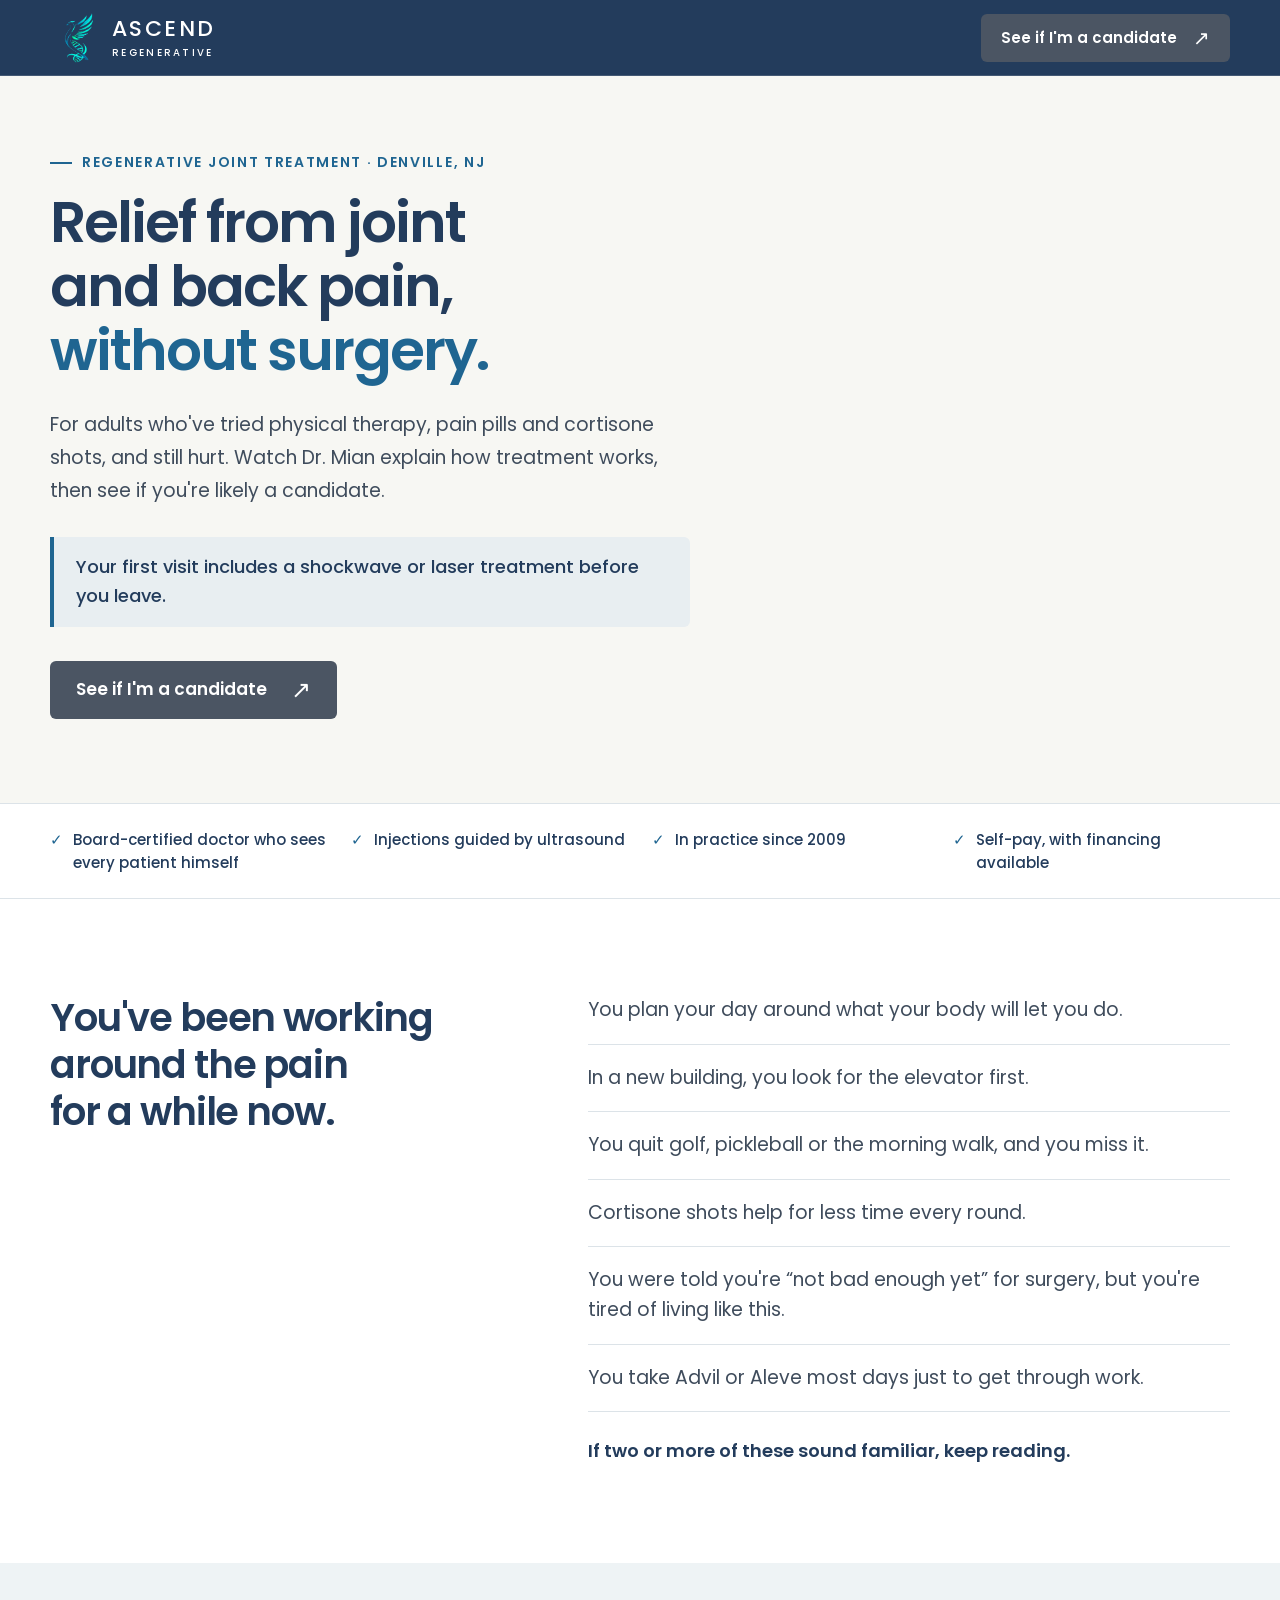
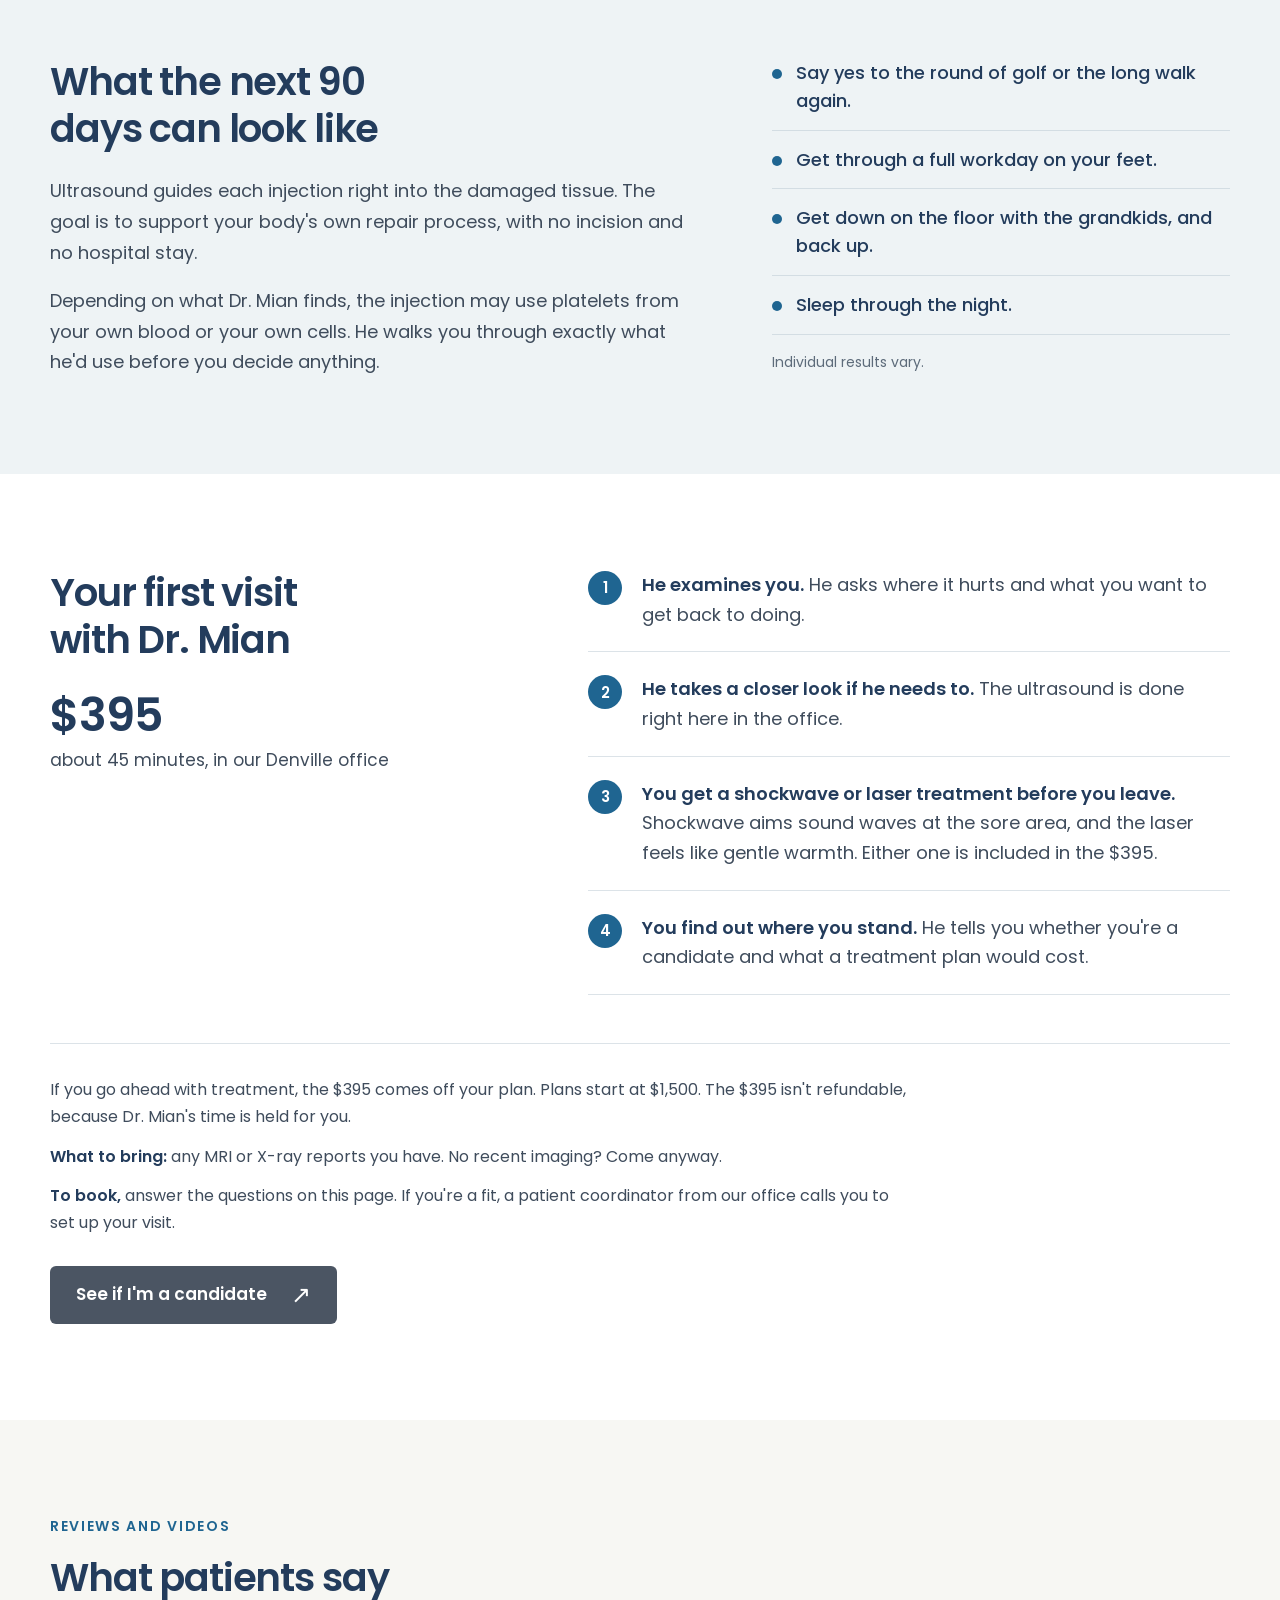
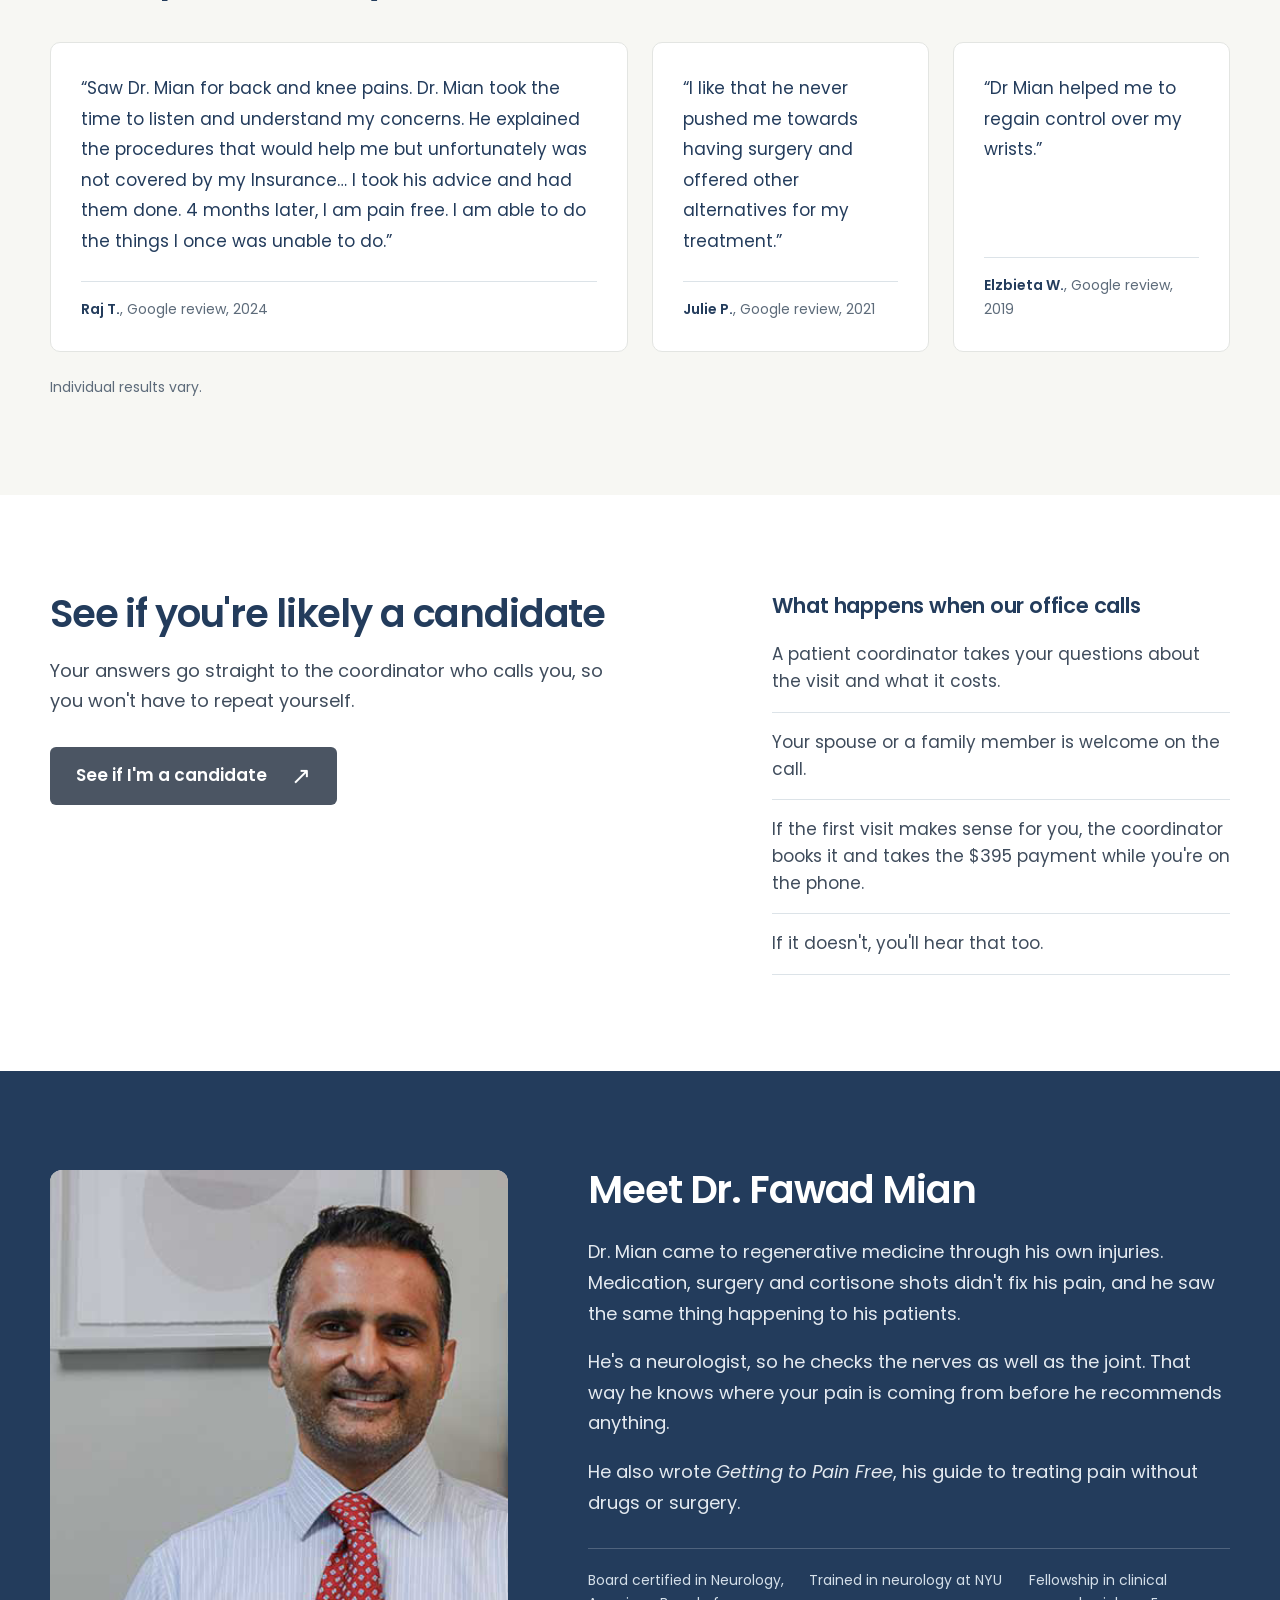
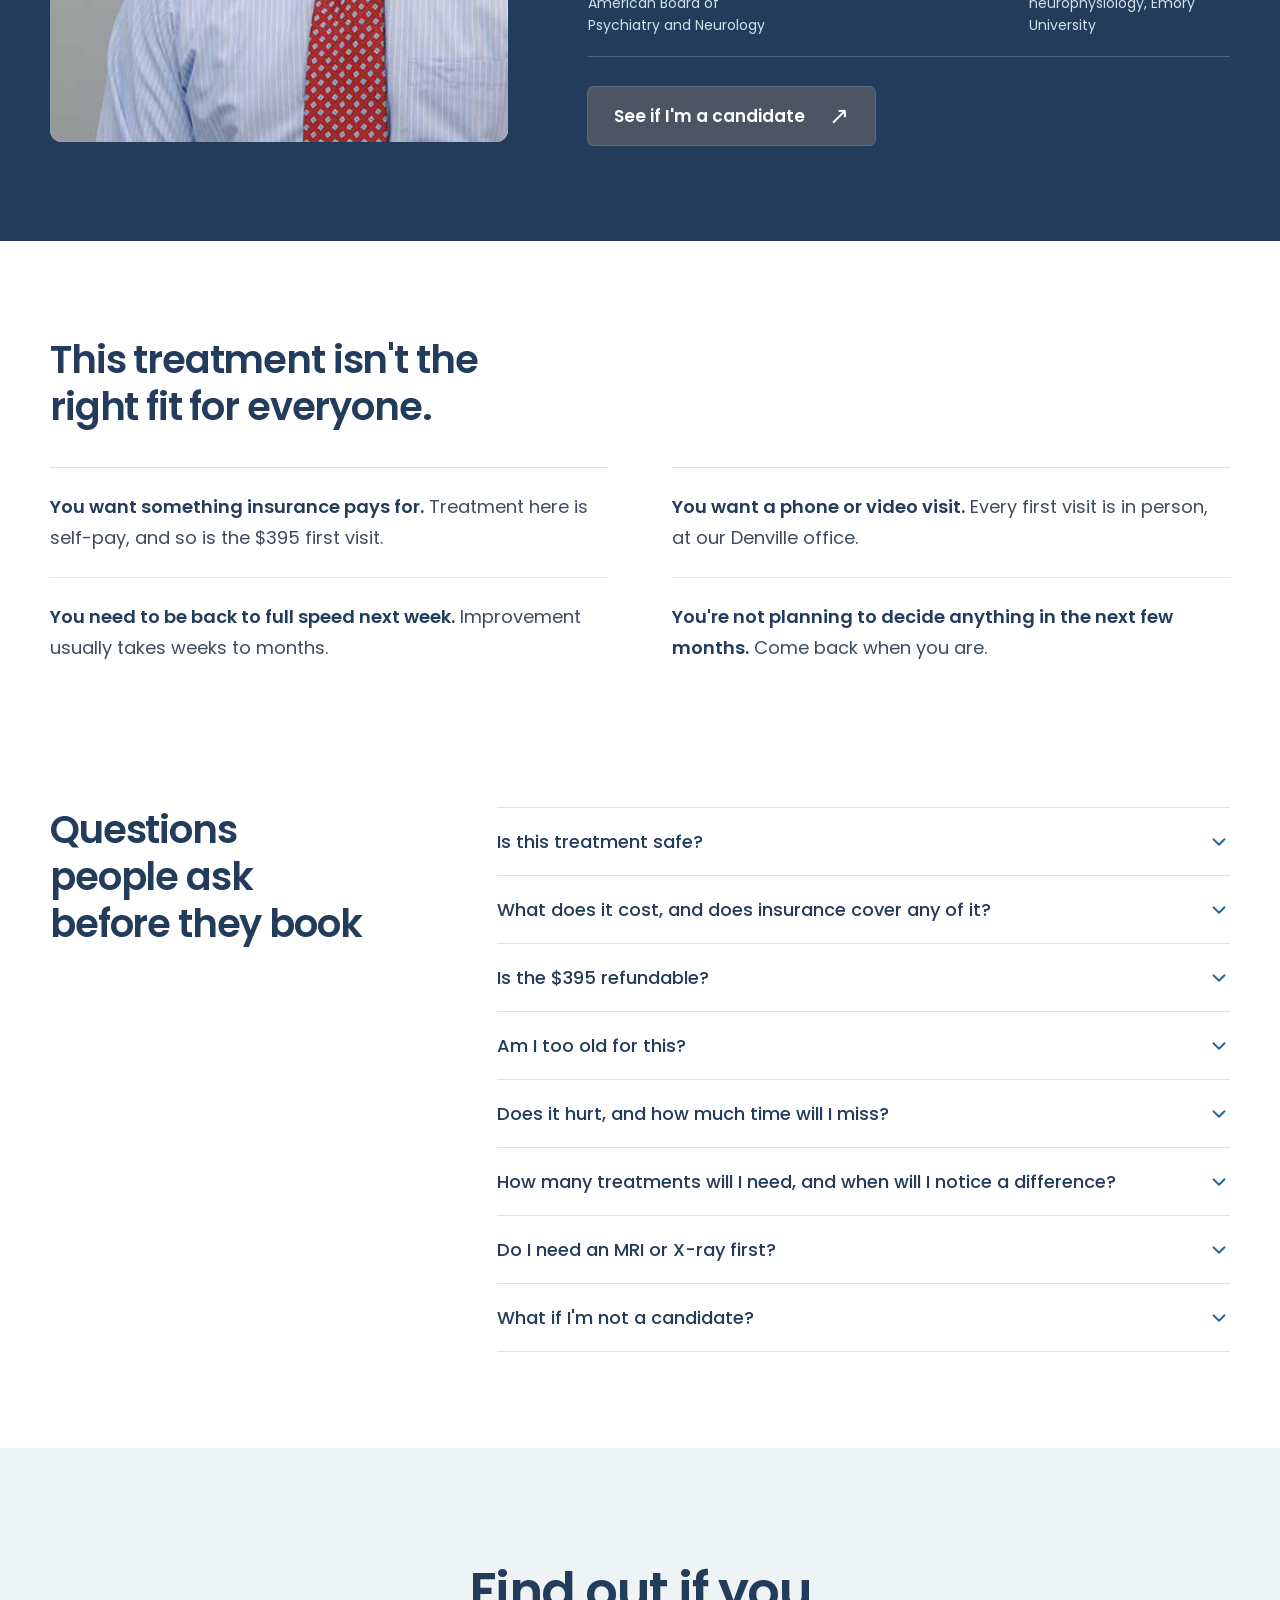
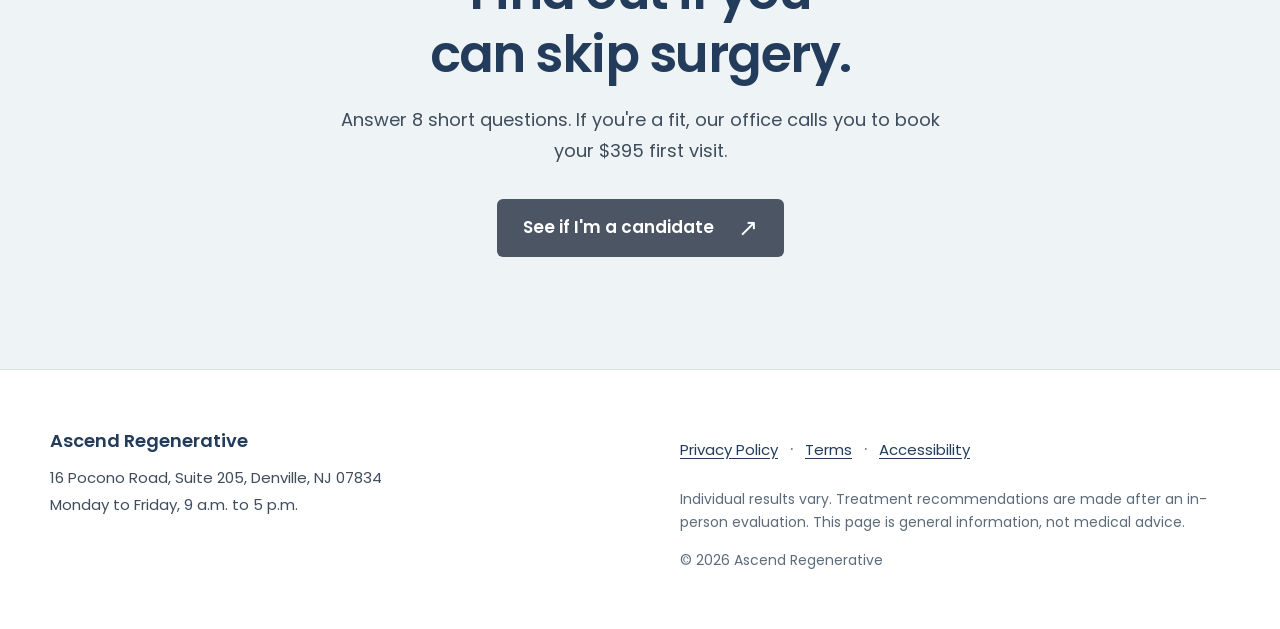
==== pages/index.html @ f9b0f7e2 "Use only the copy doc's text; remove illustrations" ====
<!doctype html>
<html lang="en">
<head>
  <meta charset="utf-8">
  <meta name="viewport" content="width=device-width, initial-scale=1">
  <meta name="theme-color" content="#233c5c">
  <title>Joint Pain Treatment Without Surgery | Ascend Regenerative, Denville NJ</title>
  <meta name="description" content="Joint and back pain treatment without surgery in Denville, NJ. Your $395 first visit with Dr. Fawad Mian includes a shockwave or laser treatment.">
  <meta name="robots" content="noindex, nofollow, noarchive, nosnippet, noimageindex">
  <meta name="googlebot" content="noindex, nofollow, noarchive, nosnippet, noimageindex">
  <meta name="bingbot" content="noindex, nofollow, noarchive, nosnippet, noimageindex">
  <link rel="preconnect" href="https://fonts.googleapis.com">
  <link rel="preconnect" href="https://fonts.gstatic.com" crossorigin>
  <link href="https://fonts.googleapis.com/css2?family=Poppins:wght@400;500;600&display=swap" rel="stylesheet">
  <link rel="stylesheet" href="styles.css">
  <script src="app.js" defer></script>
</head>
<body id="top">
<a class="skip-link" href="#main">Skip to content</a>
<header class="header">
  <div class="container header-inner">
    <a class="brand" href="#top" aria-label="Ascend Regenerative, back to top"><img src="assets/ascend-emblem.webp" width="590" height="580" alt=""><span class="brand-name">ASCEND<small>REGENERATIVE</small></span></a>
    <button class="button button-small" data-open-form>See if I'm a candidate <span aria-hidden="true">↗</span></button>
  </div>
</header>
<main id="main">
  <section class="hero" aria-labelledby="hero-title">
    <div class="container">
      <p class="eyebrow">Regenerative joint treatment · Denville, NJ</p>
      <h1 id="hero-title">Relief from joint and back pain, <span>without surgery.</span></h1>
      <p class="hero-lead">For adults who've tried physical therapy, pain pills and cortisone shots, and still hurt. Watch Dr. Mian explain how treatment works, then see if you're likely a candidate.</p>
      <p class="offer-line">Your first visit includes a shockwave or laser treatment before you leave.</p>
      <button class="button" data-open-form>See if I'm a candidate <span aria-hidden="true">↗</span></button>
    </div>
  </section>

  <section class="trust-strip" aria-label="About your care">
    <ul class="container trust-grid">
      <li>Board-certified doctor who sees every patient himself</li>
      <li>Injections guided by ultrasound</li>
      <li>In practice since 2009</li>
      <li>Self-pay, with financing available</li>
    </ul>
  </section>

  <section class="section problem" aria-labelledby="problem-title">
    <div class="container split">
      <h2 id="problem-title">You've been working around the pain for a while now.</h2>
      <div>
        <ul class="rows" id="problem-list">
          <li>You plan your day around what your body will let you do.</li>
          <li>In a new building, you look for the elevator first.</li>
          <li>You quit golf, pickleball or the morning walk, and you miss it.</li>
          <li>Cortisone shots help for less time every round.</li>
          <li>You were told you're “not bad enough yet” for surgery, but you're tired of living like this.</li>
          <li>You take Advil or Aleve most days just to get through work.</li>
        </ul>
        <p class="closing">If two or more of these sound familiar, keep reading.</p>
      </div>
    </div>
  </section>

  <section class="section approach" aria-labelledby="approach-title">
    <div class="container split-7-5">
      <div class="approach-copy">
        <h2 id="approach-title">What the next 90 days can look like</h2>
        <p>Ultrasound guides each injection right into <span id="tissue">the damaged tissue</span>. The goal is to support your body's own repair process, with no incision and no hospital stay.</p>
        <p>Depending on what Dr. Mian finds, the injection may use platelets from your own blood or your own cells. He walks you through exactly what he'd use before you decide anything.</p>
      </div>
      <div>
        <ul class="outcomes" id="outcomes">
          <li>Say yes to the round of golf or the long walk again.</li>
          <li>Get through a full workday on your feet.</li>
          <li>Get down on the floor with the grandkids, and back up.</li>
          <li>Sleep through the night.</li>
        </ul>
        <p class="fine-print">Individual results vary.</p>
      </div>
    </div>
  </section>

  <section class="section visit" id="first-visit" aria-labelledby="visit-title">
    <div class="container">
      <div class="visit-grid">
        <div>
          <h2 id="visit-title">Your first visit with Dr. Mian</h2>
          <p class="price-block"><span class="price">$395</span> <span class="price-note">about 45 minutes, in our Denville office</span></p>
        </div>
        <ol class="steps">
          <li><span class="step-num" aria-hidden="true">1</span><p><strong>He examines you.</strong> He asks where it hurts and what you want to get back to doing.</p></li>
          <li><span class="step-num" aria-hidden="true">2</span><p><strong>He takes a closer look if he needs to.</strong> The ultrasound is done right here in the office.</p></li>
          <li><span class="step-num" aria-hidden="true">3</span><p><strong>You get a shockwave or laser treatment before you leave.</strong> Shockwave aims sound waves at the sore area, and the laser feels like gentle warmth. Either one is included in the $395.</p></li>
          <li><span class="step-num" aria-hidden="true">4</span><p><strong>You find out where you stand.</strong> He tells you whether you're a candidate and what a treatment plan would cost.</p></li>
        </ol>
      </div>
      <div class="visit-terms">
        <p>If you go ahead with treatment, the $395 comes off your plan. Plans start at $1,500. The $395 isn't refundable, because Dr. Mian's time is held for you.</p>
        <p><strong>What to bring:</strong> any MRI or X-ray reports you have. No recent imaging? Come anyway.</p>
        <p><strong>To book,</strong> answer the questions on this page. If you're a fit, a patient coordinator from our office calls you to set up your visit.</p>
        <button class="button" data-open-form>See if I'm a candidate <span aria-hidden="true">↗</span></button>
      </div>
    </div>
  </section>

  <section class="section reviews" aria-labelledby="reviews-title">
    <div class="container">
      <p class="eyebrow">Reviews and videos</p>
      <h2 id="reviews-title">What patients say</h2>
      <div class="review-grid">
        <figure class="review review-featured">
          <blockquote>“Saw Dr. Mian for back and knee pains. Dr. Mian took the time to listen and understand my concerns. He explained the procedures that would help me but unfortunately was not covered by my Insurance… I took his advice and had them done. 4 months later, I am pain free. I am able to do the things I once was unable to do.”</blockquote>
          <figcaption><strong>Raj T.</strong>, Google review, 2024</figcaption>
        </figure>
        <figure class="review">
          <blockquote>“I like that he never pushed me towards having surgery and offered other alternatives for my treatment.”</blockquote>
          <figcaption><strong>Julie P.</strong>, Google review, 2021</figcaption>
        </figure>
        <figure class="review">
          <blockquote>“Dr Mian helped me to regain control over my wrists.”</blockquote>
          <figcaption><strong>Elzbieta W.</strong>, Google review, 2019</figcaption>
        </figure>
      </div>
      <p class="fine-print">Individual results vary.</p>
    </div>
  </section>

  <section class="section check" id="check" aria-labelledby="check-title">
    <div class="container split-7-5">
      <div class="check-copy">
        <h2 id="check-title">See if you're likely a candidate</h2>
        <p>Your answers go straight to the coordinator who calls you, so you won't have to repeat yourself.</p>
        <button class="button" data-open-form>See if I'm a candidate <span aria-hidden="true">↗</span></button>
      </div>
      <div class="call-process">
        <h3>What happens when our office calls</h3>
        <ul class="rows">
          <li>A patient coordinator takes your questions about the visit and what it costs.</li>
          <li>Your spouse or a family member is welcome on the call.</li>
          <li>If the first visit makes sense for you, the coordinator books it and takes the $395 payment while you're on the phone.</li>
          <li>If it doesn't, you'll hear that too.</li>
        </ul>
      </div>
    </div>
  </section>

  <section class="section doctor" aria-labelledby="doctor-title">
    <div class="container doctor-grid">
      <figure class="doctor-photo"><img src="assets/doctor.webp" width="780" height="520" loading="lazy" alt="Dr. Fawad Mian"></figure>
      <div class="doctor-copy">
        <h2 id="doctor-title">Meet Dr. Fawad Mian</h2>
        <p>Dr. Mian came to regenerative medicine through his own injuries. Medication, surgery and cortisone shots didn't fix his pain, and he saw the same thing happening to his patients.</p>
        <p>He's a neurologist, so he checks the nerves as well as the joint. That way he knows where your pain is coming from before he recommends anything.</p>
        <p>He also wrote <em>Getting to Pain Free</em>, his guide to treating pain without drugs or surgery.</p>
        <ul class="credentials">
          <li>Board certified in Neurology, American Board of Psychiatry and Neurology</li>
          <li>Trained in neurology at NYU</li>
          <li>Fellowship in clinical neurophysiology, Emory University</li>
        </ul>
        <button class="button" data-open-form>See if I'm a candidate <span aria-hidden="true">↗</span></button>
      </div>
    </div>
  </section>

  <section class="section fit" aria-labelledby="fit-title">
    <div class="container">
      <h2 id="fit-title">This treatment isn't the right fit for everyone.</h2>
      <div class="fit-grid">
        <p><strong>You want something insurance pays for.</strong> Treatment here is self-pay, and so is the $395 first visit.</p>
        <p><strong>You want a phone or video visit.</strong> Every first visit is in person, at our Denville office.</p>
        <p><strong>You need to be back to full speed next week.</strong> Improvement usually takes weeks to months.</p>
        <p><strong>You're not planning to decide anything in the next few months.</strong> Come back when you are.</p>
      </div>
    </div>
  </section>

  <section class="section faq" aria-labelledby="faq-title">
    <div class="container faq-grid">
      <h2 id="faq-title">Questions people ask before they book</h2>
      <div class="faq-items">
        <details><summary>Is this treatment safe?<svg class="chevron" viewBox="0 0 24 24" aria-hidden="true"><path d="m6 9 6 6 6-6"/></svg></summary><div class="faq-answer"><p>PRP (platelet-rich plasma) uses your own blood, and cellular therapy uses your own cells, never a donor's. Treatment isn't a fit right now if you have active cancer, are in chemotherapy or have an active infection. Dr. Mian goes over the risks with you at your first visit.</p></div></details>
        <details><summary>What does it cost, and does insurance cover any of it?<svg class="chevron" viewBox="0 0 24 24" aria-hidden="true"><path d="m6 9 6 6 6-6"/></svg></summary><div class="faq-answer"><p>Treatment is self-pay. Insurance and Medicare don't cover it or the $395 first visit. Plans start at $1,500, and you'll know the price of yours before you commit to anything. Financing is available, and our office can walk you through it.</p></div></details>
        <details><summary>Is the $395 refundable?<svg class="chevron" viewBox="0 0 24 24" aria-hidden="true"><path d="m6 9 6 6 6-6"/></svg></summary><div class="faq-answer"><p>No. It holds Dr. Mian's time for you, and it pays for the shockwave or laser treatment you get that day. If you go ahead with a treatment plan, the full $395 comes off it.</p></div></details>
        <details><summary>Am I too old for this?<svg class="chevron" viewBox="0 0 24 24" aria-hidden="true"><path d="m6 9 6 6 6-6"/></svg></summary><div class="faq-answer"><p>There's no upper age limit. Dr. Mian treats patients into their 90s.</p></div></details>
        <details><summary>Does it hurt, and how much time will I miss?<svg class="chevron" viewBox="0 0 24 24" aria-hidden="true"><path d="m6 9 6 6 6-6"/></svg></summary><div class="faq-answer"><p>The laser is painless, and you can go straight back to your day. After cellular therapy, plan on taking it easy for a day or two. Dr. Mian tells you what to expect from the treatment he recommends.</p></div></details>
        <details><summary>How many treatments will I need, and when will I notice a difference?<svg class="chevron" viewBox="0 0 24 24" aria-hidden="true"><path d="m6 9 6 6 6-6"/></svg></summary><div class="faq-answer"><p>It depends on the joint and the treatment. PRP usually takes one to three sessions, and many patients notice a difference within one to two months. Dr. Mian tells you what's realistic once he's examined you.</p></div></details>
        <details><summary>Do I need an MRI or X-ray first?<svg class="chevron" viewBox="0 0 24 24" aria-hidden="true"><path d="m6 9 6 6 6-6"/></svg></summary><div class="faq-answer"><p>No. Dr. Mian can do an ultrasound in the office. If you need an MRI, he'll tell you, and it's done at a local imaging center and billed separately.</p></div></details>
        <details><summary>What if I'm not a candidate?<svg class="chevron" viewBox="0 0 24 24" aria-hidden="true"><path d="m6 9 6 6 6-6"/></svg></summary><div class="faq-answer"><p>Dr. Mian will tell you at your first visit and explain what he'd suggest instead. You still leave with the shockwave or laser treatment you had that day.</p></div></details>
      </div>
    </div>
  </section>

  <section class="final-cta" aria-labelledby="final-title">
    <div class="container">
      <h2 id="final-title">Find out if you can skip surgery.</h2>
      <p>Answer 8 short questions. If you're a fit, our office calls you to book your $395 first visit.</p>
      <button class="button" data-open-form>See if I'm a candidate <span aria-hidden="true">↗</span></button>
    </div>
  </section>
</main>
<footer>
  <div class="container footer-grid">
    <div>
      <p class="footer-name">Ascend Regenerative</p>
      <address>16 Pocono Road, Suite 205, Denville, NJ 07834<br>Monday to Friday, 9 a.m. to 5 p.m.</address>
    </div>
    <div class="footer-legal">
      <p class="legal-links"><a href="https://prolohealing.com/privacy-policy/" target="_blank" rel="noopener">Privacy Policy</a><span aria-hidden="true">·</span><a href="#">Terms</a><span aria-hidden="true">·</span><a href="#">Accessibility</a></p>
      <p>Individual results vary. Treatment recommendations are made after an in-person evaluation. This page is general information, not medical advice.</p>
      <p>© 2026 Ascend Regenerative</p>
    </div>
  </div>
</footer>
<div class="mobile-cta"><button class="button" data-open-form>See if I'm a candidate <span aria-hidden="true">↗</span></button></div>
<dialog id="form-modal" aria-labelledby="form-title"><div class="modal-heading"><h2 id="form-title">See if you're likely a candidate</h2><button class="close-modal" aria-label="Close" data-close-modal>×</button></div><div class="form-scroll"><p class="form-loading" role="status">This is a review copy, so the lead form is switched off and nothing here creates a lead. On the live page, the form opens in this window.</p></div></dialog>
</body>
</html>
---- pages/styles.css ----
:root{--navy:#233c5c;--blue:#1f6591;--action:#4b5563;--action-hover:#374151;--text:#3f4c5c;--muted:#5d6b7a;--line:#dce3e8;--cream:#f7f7f3;--tint:#eef3f5;--white:#fff;font-family:'Poppins',Arial,sans-serif;color:var(--text);font-synthesis:none}
*{box-sizing:border-box}
html{scroll-behavior:smooth;scroll-padding-top:96px}
body{margin:0;font-size:18px;line-height:1.7;background:var(--white)}
body.modal-open{overflow:hidden}
button{font:inherit;cursor:pointer}
a{color:inherit}
button:focus-visible,a:focus-visible,summary:focus-visible{outline:3px solid #bf801b;outline-offset:4px}
img{display:block;max-width:100%}
figure,p,h1,h2,h3,blockquote,ul,ol{margin:0}
ul,ol{padding:0;list-style:none}
p+p{margin-top:18px}
h1,h2,h3{color:var(--navy);font-weight:600;text-wrap:balance}
h1{font-size:clamp(42px,4.4vw,60px);line-height:1.14;letter-spacing:-.035em;max-width:11em}
h1 span{color:var(--blue)}
h2{font-size:clamp(32px,3vw,42px);line-height:1.22;letter-spacing:-.03em}
h3{font-size:21px;line-height:1.45;letter-spacing:-.01em}
.container{width:min(1180px,calc(100% - 64px));margin-inline:auto}
.section{padding:96px 0}
.eyebrow{font-size:14px;letter-spacing:.12em;text-transform:uppercase;font-weight:600;color:var(--blue);line-height:1.5;margin-bottom:18px}
.fine-print{font-size:14px;line-height:1.6;color:var(--muted)}
.skip-link{position:fixed;top:-60px;left:20px;z-index:100;background:#fff;padding:12px}
.skip-link:focus{top:10px}

/* Buttons: every one reads "See if I'm a candidate" and opens the form */
.button{border:0;border-radius:6px;background:var(--action);color:#fff;display:inline-flex;align-items:center;justify-content:center;gap:24px;min-height:58px;padding:15px 26px;font-size:17px;font-weight:600;line-height:1.4;text-decoration:none;transition:background .18s,transform .18s}
.button:hover{background:var(--action-hover);transform:translateY(-1px)}
.button>span{font-size:24px;font-weight:400;line-height:1}
.button-small{min-height:48px;font-size:15px;padding:10px 20px;gap:16px}
.button-small>span{font-size:20px}

/* 1. Header */
.header{height:76px;background:var(--navy);position:sticky;top:0;z-index:40;border-bottom:1px solid #ffffff26}
.header-inner{height:100%;display:flex;align-items:center;justify-content:space-between;gap:24px}
.brand{display:flex;align-items:center;gap:10px;text-decoration:none}
.brand img{width:52px;height:52px;object-fit:contain}
.brand-name{font-size:22px;letter-spacing:.11em;color:#fff;line-height:1.1;font-weight:500}
.brand-name small{display:block;font-size:10px;letter-spacing:.23em;margin-top:6px}

/* 2. Hero */
.hero{background:var(--cream);padding:76px 0 84px}
.hero .eyebrow{display:flex;align-items:center;gap:10px}
.hero .eyebrow::before{content:"";width:22px;height:2px;background:var(--blue);flex:none}
.hero-lead{font-size:19px;line-height:1.75;max-width:640px;margin-top:24px}
.offer-line{margin:30px 0 34px;max-width:640px;background:#e8eef1;border-left:4px solid var(--blue);border-radius:0 6px 6px 0;padding:16px 22px;font-size:18px;font-weight:500;line-height:1.6;color:var(--navy)}

/* 3. Trust strip */
.trust-strip{border-block:1px solid var(--line)}
.trust-grid{display:grid;grid-template-columns:repeat(4,1fr);gap:24px;padding-block:24px}
.trust-grid li{display:flex;gap:10px;font-size:15px;font-weight:500;line-height:1.55;color:var(--navy)}
.trust-grid li::before{content:"✓";color:var(--blue);font-weight:600;flex:none}

/* 4. Problem, and the rows used in section 8 */
.split{display:grid;grid-template-columns:5fr 7fr;gap:80px;align-items:start}
.split-7-5{display:grid;grid-template-columns:7fr 5fr;gap:80px;align-items:start}
.rows li{padding:18px 0;border-bottom:1px solid var(--line);font-size:19px;line-height:1.6}
.rows li:first-child{padding-top:0}
.closing{margin-top:24px;font-size:18px;font-weight:600;color:var(--navy)}

/* 5. The next 90 days */
.approach{background:var(--tint)}
.approach-copy h2{margin-bottom:24px}
.outcomes li{display:flex;gap:14px;padding:15px 0;border-bottom:1px solid #d3dde3;font-size:18px;font-weight:500;line-height:1.55;color:var(--navy)}
.outcomes li:first-child{padding-top:0}
.outcomes li::before{content:"";flex:none;width:10px;height:10px;border-radius:50%;background:var(--blue);margin-top:10px}
.approach .fine-print{margin-top:16px}

/* 6. First visit */
.visit-grid{display:grid;grid-template-columns:5fr 7fr;gap:80px;align-items:start}
.price-block{margin-top:28px;display:flex;align-items:baseline;gap:8px 16px;flex-wrap:wrap}
.price{font-size:46px;font-weight:600;line-height:1;letter-spacing:-.02em;color:var(--navy);font-variant-numeric:tabular-nums}
.price-note{font-size:17px}
.steps li{display:flex;gap:20px;padding:22px 0;border-bottom:1px solid var(--line)}
.steps li:first-child{padding-top:0}
.step-num{flex:none;width:34px;height:34px;border-radius:50%;background:var(--blue);color:#fff;display:grid;place-items:center;font-size:15px;font-weight:600;line-height:1;margin-top:1px}
.steps p{font-size:18px;line-height:1.65}
.steps strong,.visit-terms strong,.fit-grid strong{color:var(--navy);font-weight:600}
.visit-terms{margin-top:48px;padding-top:32px;border-top:1px solid var(--line)}
.visit-terms p{font-size:16px;max-width:860px}
.visit-terms p+p{margin-top:12px}
.visit-terms .button{margin-top:30px}

/* 7. Reviews */
.reviews{background:var(--cream)}
.reviews h2{margin-bottom:40px}
.review-grid{display:grid;grid-template-columns:repeat(4,1fr);gap:24px}
.review{background:#fff;border:1px solid #e3e5e2;border-radius:10px;padding:30px;display:flex;flex-direction:column;justify-content:space-between;gap:24px}
.review-featured{grid-column:span 2}
.review blockquote{font-size:17px;line-height:1.8;color:var(--navy)}
.review figcaption{border-top:1px solid var(--line);padding-top:16px;font-size:14px;color:var(--muted)}
.review figcaption strong{color:var(--navy);font-weight:600}
.reviews .fine-print{margin-top:24px}

/* 8. See if you're likely a candidate */
.check-copy p{margin-top:18px;max-width:560px}
.check-copy .button{margin-top:30px}
.call-process h3{margin-bottom:20px}
.call-process .rows li{font-size:17px;padding-block:16px}
.call-process .rows li:first-child{padding-top:0}

/* 9. Doctor: the one dark section */
.doctor{background:var(--navy);color:#e4eaf0}
.doctor h2{color:#fff}
.doctor-grid{display:grid;grid-template-columns:5fr 7fr;gap:80px;align-items:center}
.doctor-photo{aspect-ratio:4/5;border-radius:12px;overflow:hidden;background:#e9e7e2}
/* left of center keeps the award plaque on the wall out of frame */
.doctor-photo img{width:100%;height:100%;object-fit:cover;object-position:16% 0}
.doctor-copy h2{margin-bottom:24px}
.credentials{display:grid;grid-template-columns:repeat(3,1fr);gap:20px;margin:30px 0;padding:20px 0;border-block:1px solid #ffffff33}
.credentials li{font-size:14px;line-height:1.6;color:#d4dfe9}
.doctor .button{box-shadow:0 0 0 1px #ffffff40}

/* 10. Fit */
.fit h2{max-width:760px;margin-bottom:36px}
.fit-grid{display:grid;grid-template-columns:1fr 1fr;column-gap:64px}
.fit-grid p,.fit-grid p+p{margin:0;padding:24px 0;border-top:1px solid var(--line);font-size:18px}

/* 11. FAQ */
.faq{padding-top:24px}
.faq-grid{display:grid;grid-template-columns:4fr 8fr;gap:80px;align-items:start}
.faq-items details{border-bottom:1px solid var(--line)}
.faq-items details:first-child{border-top:1px solid var(--line)}
.faq-items summary{list-style:none;cursor:pointer;display:flex;justify-content:space-between;align-items:center;gap:24px;padding:20px 0;min-height:64px;font-size:18px;font-weight:500;line-height:1.5;color:var(--navy)}
.faq-items summary::-webkit-details-marker{display:none}
.chevron{flex:none;width:22px;height:22px;fill:none;stroke:var(--blue);stroke-width:2;stroke-linecap:round;stroke-linejoin:round;transition:transform .2s}
.faq-items details[open] .chevron{transform:rotate(180deg)}
.faq-answer{padding:0 40px 24px 0;font-size:17px;line-height:1.75}

/* 12. Final CTA */
.final-cta{background:var(--tint);text-align:center;padding:112px 0}
.final-cta h2{font-size:clamp(36px,4vw,52px);max-width:760px;margin-inline:auto}
.final-cta p{margin:20px auto 0;max-width:640px;font-size:18px}
.final-cta .button{margin-top:32px}

/* 13. Footer */
footer{padding:56px 0;border-top:1px solid var(--line);background:#fff}
.footer-grid{display:grid;grid-template-columns:1fr 1fr;gap:80px}
.footer-name{font-size:18px;font-weight:600;color:var(--navy);margin-bottom:8px}
address{font-style:normal;font-size:15px;line-height:1.8}
.legal-links{display:flex;flex-wrap:wrap;align-items:center;gap:0 12px;margin-bottom:8px}
.legal-links a{display:inline-flex;align-items:center;min-height:48px;font-size:15px;color:var(--navy);text-underline-offset:3px}
.legal-links span{color:var(--muted)}
.footer-legal p:not(.legal-links){font-size:14px;line-height:1.7;color:var(--muted)}
.footer-legal p+p{margin-top:14px}
.mobile-cta{display:none}

/* Form popup */
dialog{border:none;padding:0;width:min(700px,calc(100% - 40px));max-height:90dvh;border-radius:14px;background:#fff;color:var(--text);box-shadow:0 25px 100px #0c23335e}
dialog::backdrop{background:#102235a8;backdrop-filter:blur(4px)}
.modal-heading{display:flex;justify-content:space-between;gap:20px;align-items:center;padding:22px 28px;border-bottom:1px solid var(--line);background:#fff;position:sticky;top:0;z-index:2}
.modal-heading h2{font-size:24px;letter-spacing:-.02em}
.close-modal{width:48px;height:48px;background:var(--tint);border:0;border-radius:50%;font-size:31px;color:var(--navy);flex:none;line-height:1}
.form-scroll{padding:8px 14px 20px;overflow:auto}
.form-scroll iframe{display:block;min-height:526px}
.form-loading{text-align:center;font-size:15px;padding:24px 15px;color:var(--muted)}

@media(max-width:1000px){
  .container{width:calc(100% - 48px)}
  .split,.split-7-5,.visit-grid,.doctor-grid,.faq-grid,.footer-grid{gap:48px}
  .trust-grid{grid-template-columns:1fr 1fr;gap:16px 32px}
  .credentials{grid-template-columns:1fr;gap:12px}
  .review-grid{grid-template-columns:1fr 1fr}
}
@media(max-width:800px){
  .container{width:calc(100% - 40px)}
  .section{padding:64px 0}
  .hero{padding:44px 0 52px}
  .split,.split-7-5,.visit-grid,.doctor-grid,.faq-grid,.footer-grid{grid-template-columns:1fr;gap:32px}
  .fit-grid{grid-template-columns:1fr}
  .doctor-photo{max-width:420px}
  .review-grid{display:flex;overflow-x:auto;scroll-snap-type:x mandatory;gap:16px;margin-inline:-20px;padding:0 20px 8px;scroll-padding-inline:20px}
  .review,.review-featured{flex:0 0 84%;scroll-snap-align:start}
  .final-cta{padding:80px 0}
}
@media(max-width:640px){
  .header{height:68px}
  .header .button{display:none}
  .brand img{width:44px;height:44px}
  .brand-name{font-size:20px;letter-spacing:.08em}
  .brand-name small{font-size:9px;letter-spacing:.16em;margin-top:5px}
  html{scroll-padding-top:84px}
  .mobile-cta{display:block;position:fixed;bottom:0;left:0;right:0;z-index:45;background:#ffffffed;backdrop-filter:blur(10px);border-top:1px solid var(--line);padding:10px 20px calc(10px + env(safe-area-inset-bottom))}
  .mobile-cta .button{width:100%;min-height:54px;font-size:16px;padding-block:12px}
  body.modal-open .mobile-cta{visibility:hidden}
  footer{padding-bottom:120px}
}
@media(max-width:480px){
  body{font-size:16px}
  h1{font-size:38px;line-height:1.18}
  h2{font-size:30px;line-height:1.25}
  h3{font-size:20px}
  .eyebrow{font-size:14px;letter-spacing:.08em}
  .hero-lead{font-size:17px}
  .offer-line{font-size:17px;padding:14px 18px;margin:24px 0 28px}
  .trust-grid{grid-template-columns:1fr;gap:12px}
  .rows li,.call-process .rows li{font-size:17px;padding-block:15px}
  .closing{font-size:17px}
  .outcomes li{font-size:17px}
  .price{font-size:44px}
  .steps li{gap:16px}
  .steps p{font-size:17px}
  .review{padding:24px}
  .review blockquote{font-size:17px}
  .fit-grid p,.fit-grid p+p{font-size:17px;padding-block:20px}
  .faq-items summary{font-size:17px;gap:16px}
  .faq-answer{padding-right:0;font-size:16px}
  .final-cta{padding:64px 0}
  .final-cta h2{font-size:36px}
  .final-cta p{font-size:17px}
  .hero .button,.visit-terms .button,.check-copy .button,.doctor .button,.final-cta .button{width:100%;font-size:16px;padding-inline:18px}
  dialog{width:calc(100% - 20px);max-height:94dvh;border-radius:12px}
  .modal-heading{padding:16px 18px;gap:12px}
  .modal-heading h2{font-size:20px}
  .form-scroll{padding:0 4px 14px}
}
@media(prefers-reduced-motion:reduce){
  html{scroll-behavior:auto}
  *{transition:none!important}
}
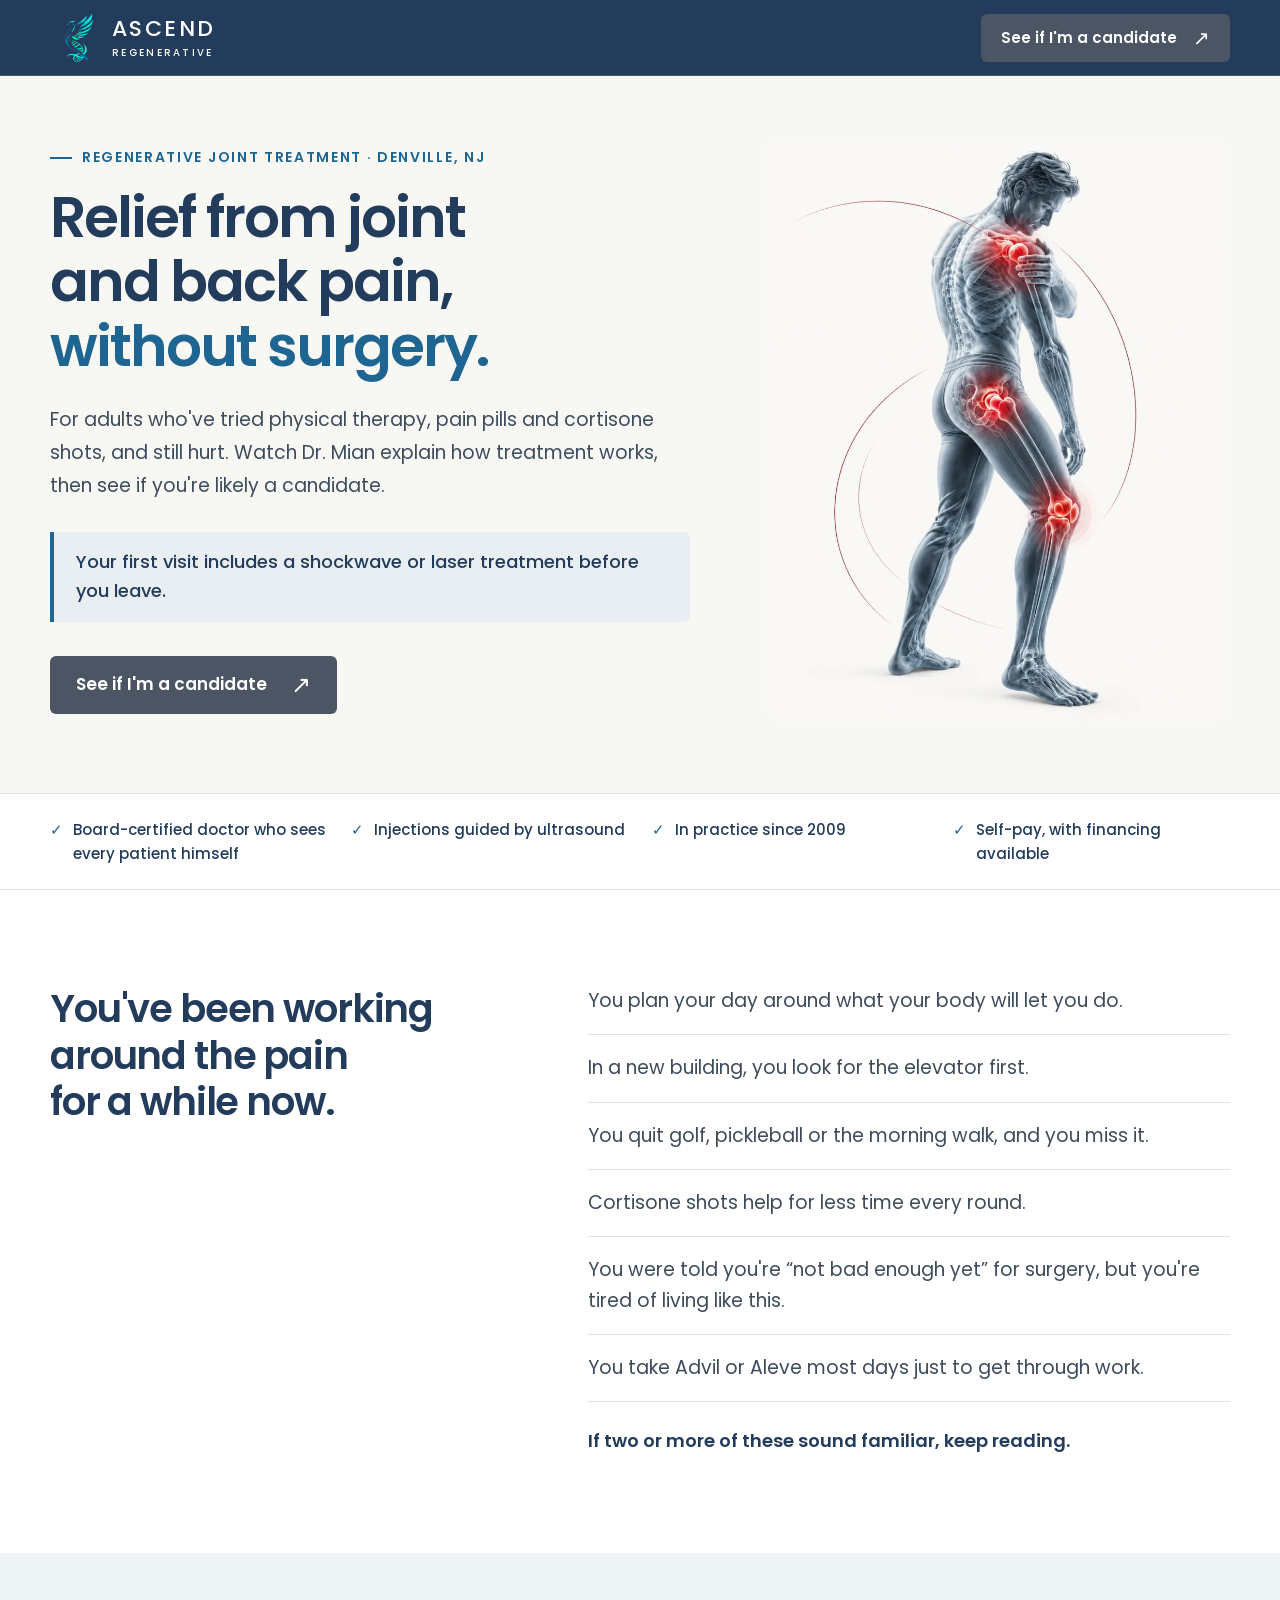
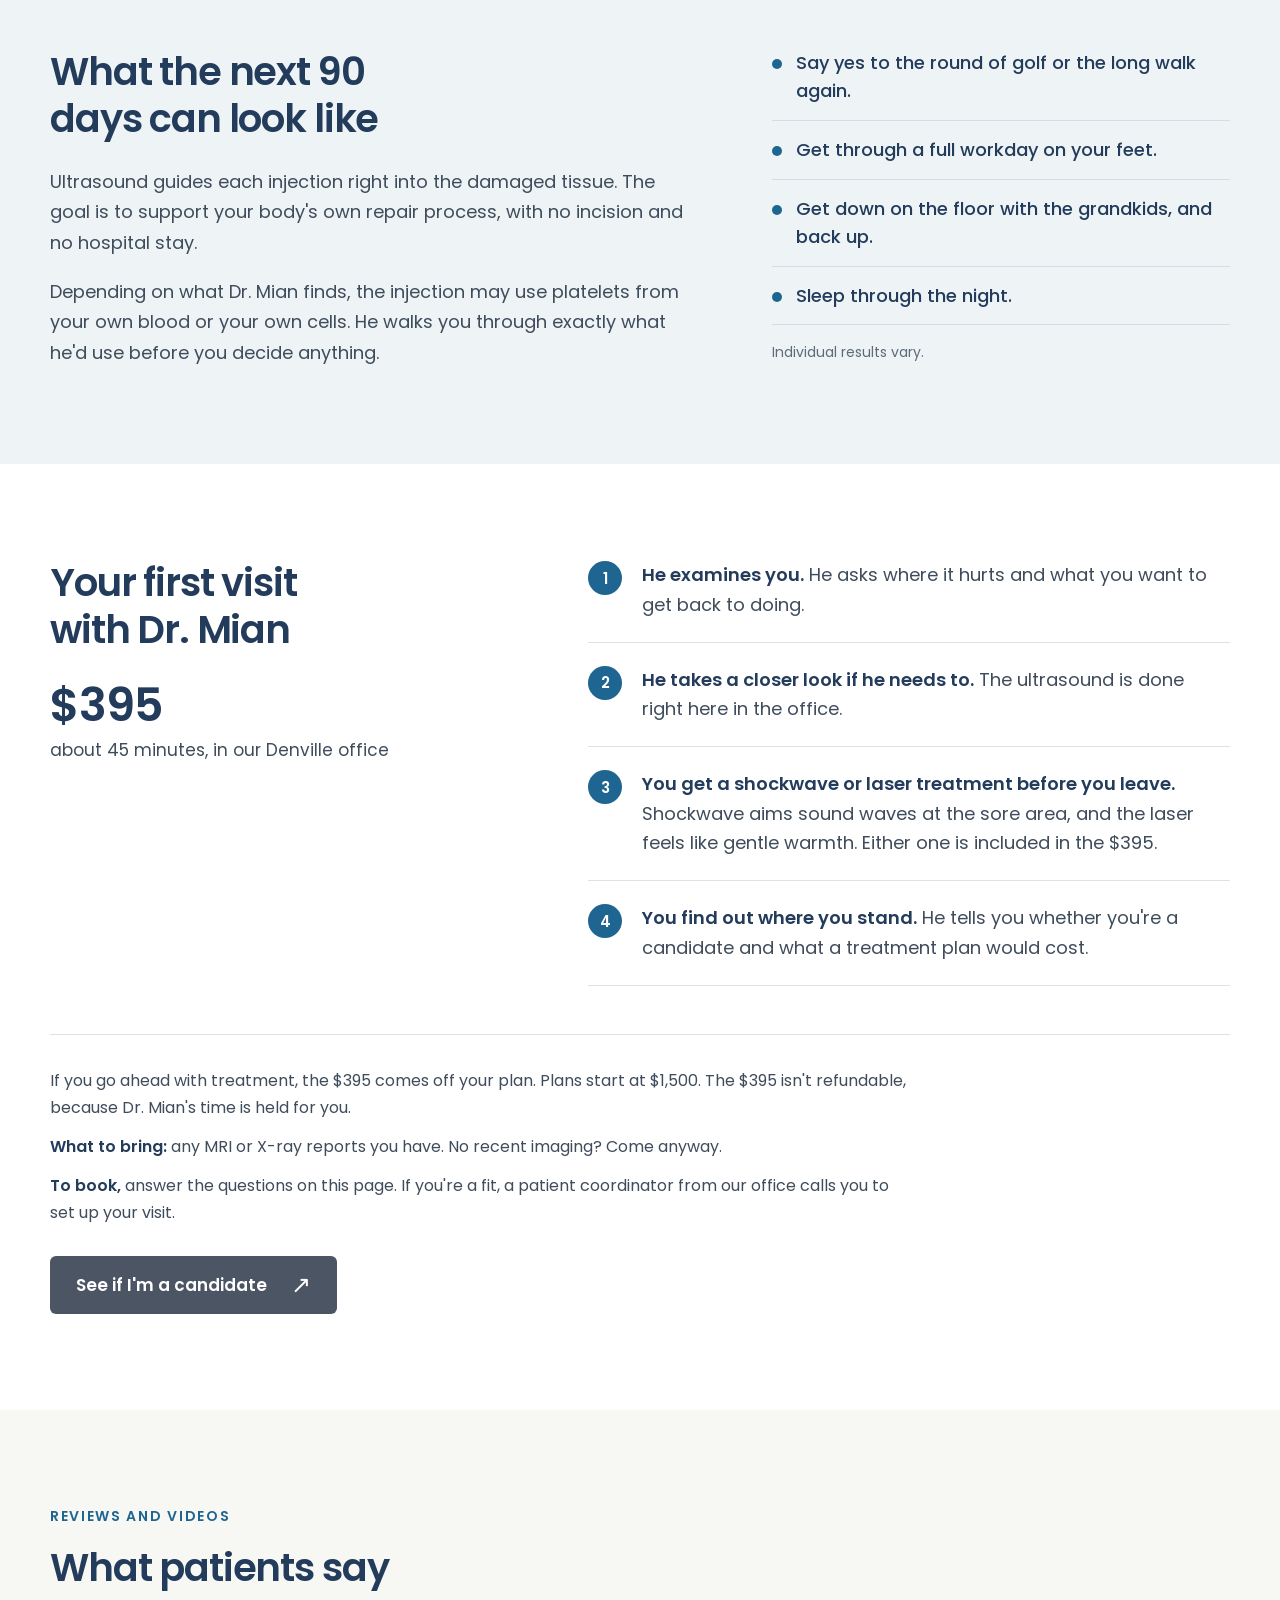
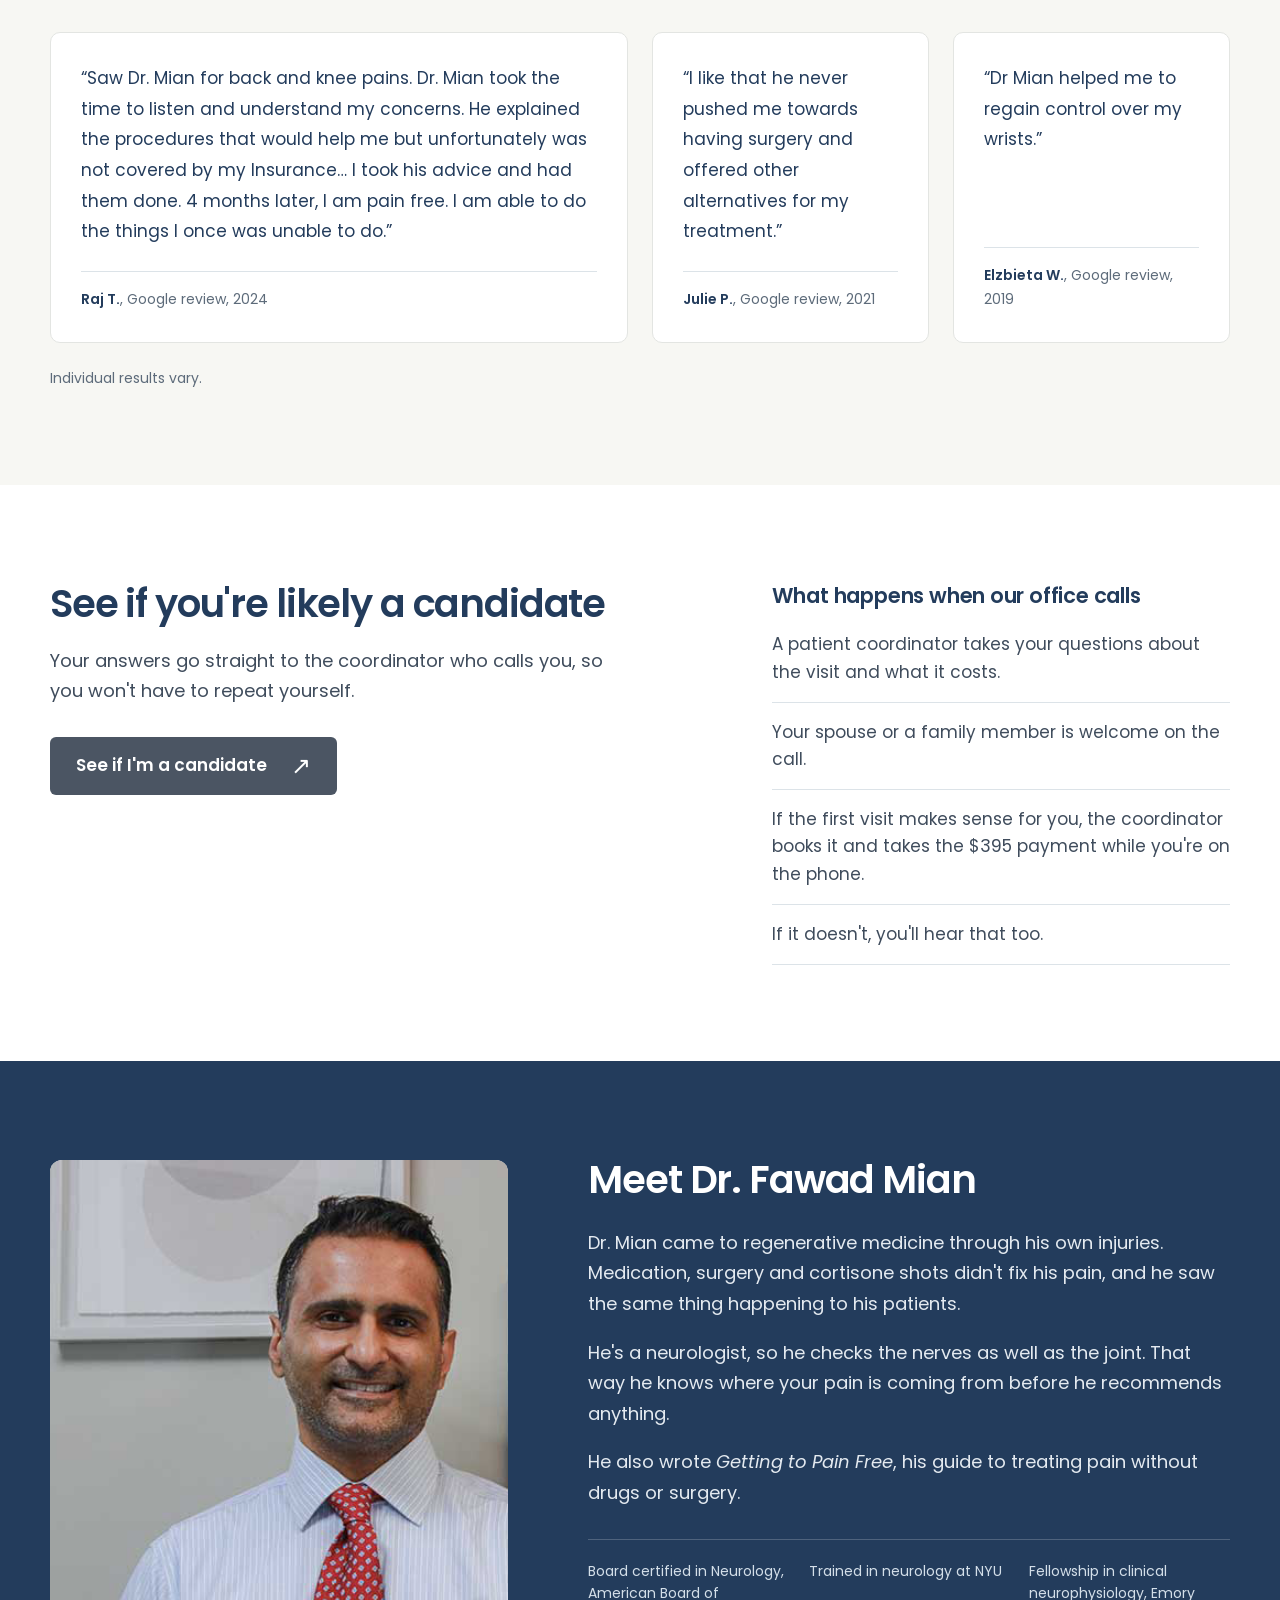
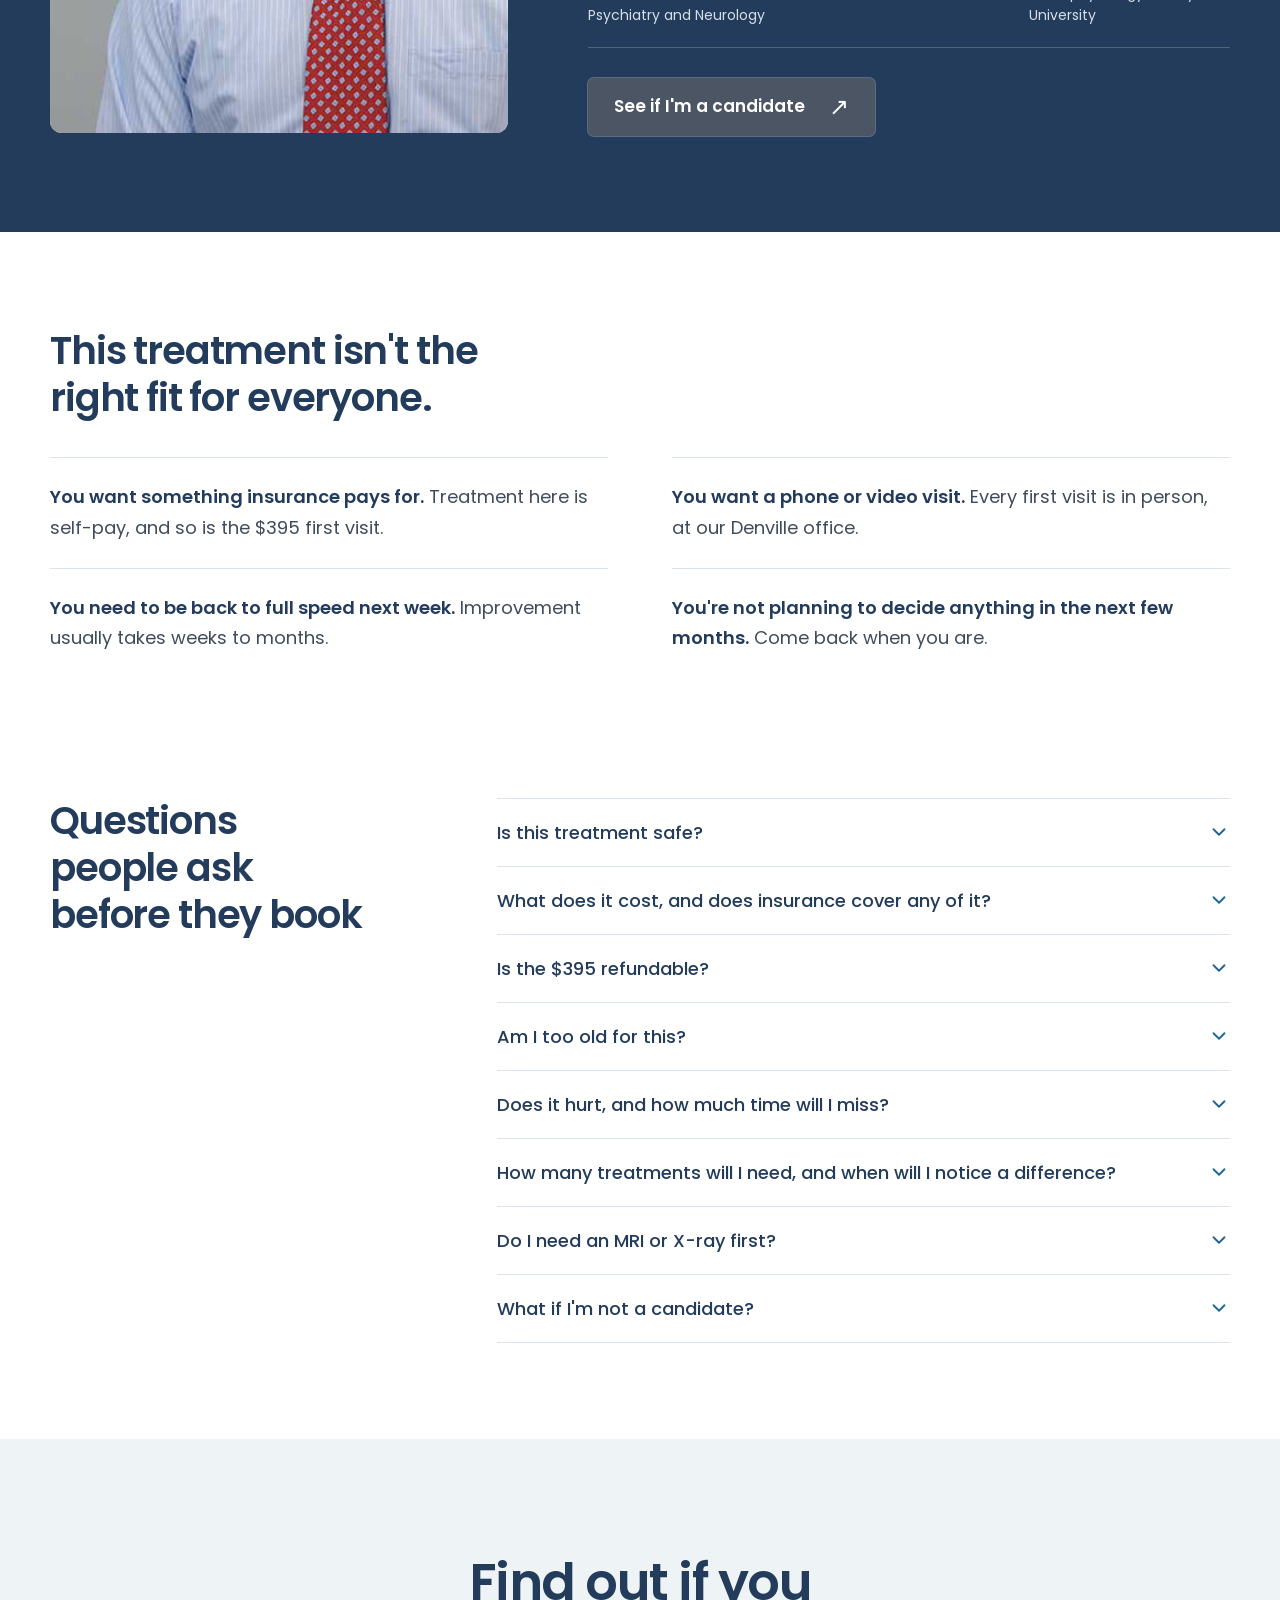
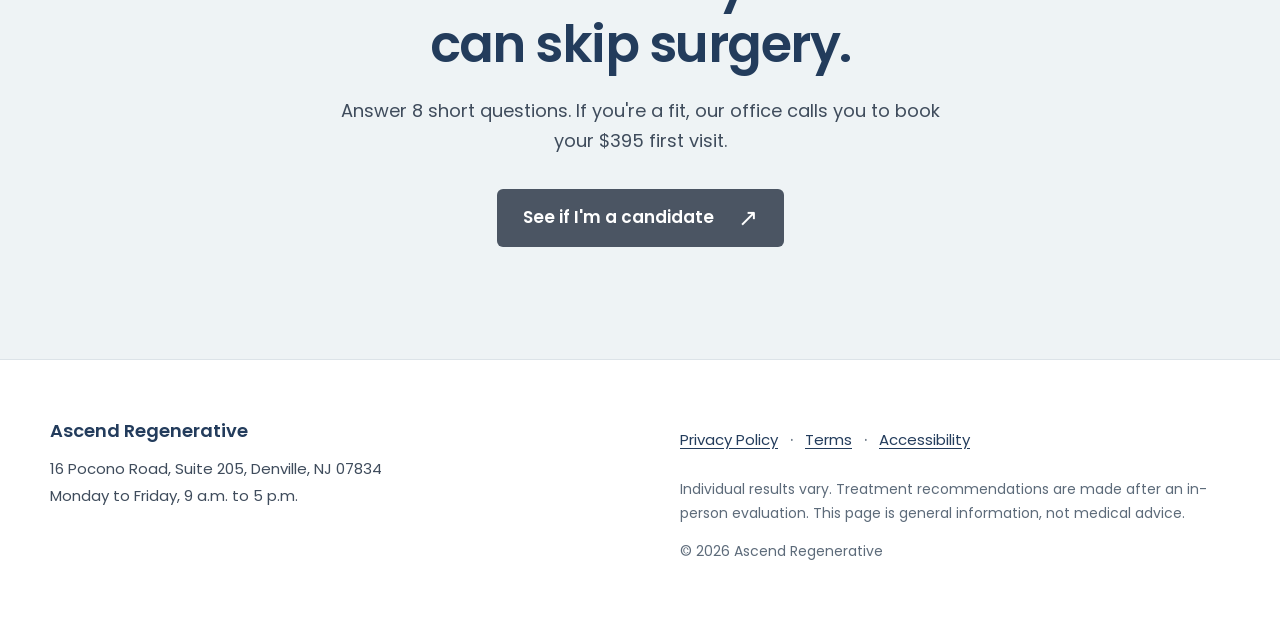
==== commit e652ae24: "Add anatomy image to the hero" ====
--- a/pages/index.html
+++ b/pages/index.html
@@ -25,12 +25,15 @@
 </header>
 <main id="main">
   <section class="hero" aria-labelledby="hero-title">
-    <div class="container">
-      <p class="eyebrow">Regenerative joint treatment · Denville, NJ</p>
-      <h1 id="hero-title">Relief from joint and back pain, <span>without surgery.</span></h1>
-      <p class="hero-lead">For adults who've tried physical therapy, pain pills and cortisone shots, and still hurt. Watch Dr. Mian explain how treatment works, then see if you're likely a candidate.</p>
-      <p class="offer-line">Your first visit includes a shockwave or laser treatment before you leave.</p>
-      <button class="button" data-open-form>See if I'm a candidate <span aria-hidden="true">↗</span></button>
+    <div class="container hero-grid">
+      <div class="hero-copy">
+        <p class="eyebrow">Regenerative joint treatment · Denville, NJ</p>
+        <h1 id="hero-title">Relief from joint and back pain, <span>without surgery.</span></h1>
+        <p class="hero-lead">For adults who've tried physical therapy, pain pills and cortisone shots, and still hurt. Watch Dr. Mian explain how treatment works, then see if you're likely a candidate.</p>
+        <p class="offer-line">Your first visit includes a shockwave or laser treatment before you leave.</p>
+        <button class="button" data-open-form>See if I'm a candidate <span aria-hidden="true">↗</span></button>
+      </div>
+      <figure class="hero-visual"><img id="hero-image" src="assets/anatomy-joints.webp" width="900" height="1125" fetchpriority="high" alt="Illustration of the body with the shoulder, hip and knee joints highlighted"></figure>
     </div>
   </section>
 
--- a/pages/styles.css
+++ b/pages/styles.css
@@ -38,7 +38,10 @@
 .brand-name small{display:block;font-size:10px;letter-spacing:.23em;margin-top:6px}
 
 /* 2. Hero */
-.hero{background:var(--cream);padding:76px 0 84px}
+.hero{background:var(--cream);padding:64px 0 72px}
+.hero-grid{display:grid;grid-template-columns:7fr 5fr;gap:64px;align-items:center}
+.hero-visual{aspect-ratio:4/5;border-radius:14px;overflow:hidden;background:#f1f0ec}
+.hero-visual img{width:100%;height:100%;object-fit:cover}
 .hero .eyebrow{display:flex;align-items:center;gap:10px}
 .hero .eyebrow::before{content:"";width:22px;height:2px;background:var(--blue);flex:none}
 .hero-lead{font-size:19px;line-height:1.75;max-width:640px;margin-top:24px}
@@ -156,7 +159,7 @@
 
 @media(max-width:1000px){
   .container{width:calc(100% - 48px)}
-  .split,.split-7-5,.visit-grid,.doctor-grid,.faq-grid,.footer-grid{gap:48px}
+  .split,.split-7-5,.visit-grid,.doctor-grid,.faq-grid,.footer-grid,.hero-grid{gap:48px}
   .trust-grid{grid-template-columns:1fr 1fr;gap:16px 32px}
   .credentials{grid-template-columns:1fr;gap:12px}
   .review-grid{grid-template-columns:1fr 1fr}
@@ -165,7 +168,8 @@
   .container{width:calc(100% - 40px)}
   .section{padding:64px 0}
   .hero{padding:44px 0 52px}
-  .split,.split-7-5,.visit-grid,.doctor-grid,.faq-grid,.footer-grid{grid-template-columns:1fr;gap:32px}
+  .split,.split-7-5,.visit-grid,.doctor-grid,.faq-grid,.footer-grid,.hero-grid{grid-template-columns:1fr;gap:32px}
+  .hero-visual{max-width:440px;width:100%}
   .fit-grid{grid-template-columns:1fr}
   .doctor-photo{max-width:420px}
   .review-grid{display:flex;overflow-x:auto;scroll-snap-type:x mandatory;gap:16px;margin-inline:-20px;padding:0 20px 8px;scroll-padding-inline:20px}
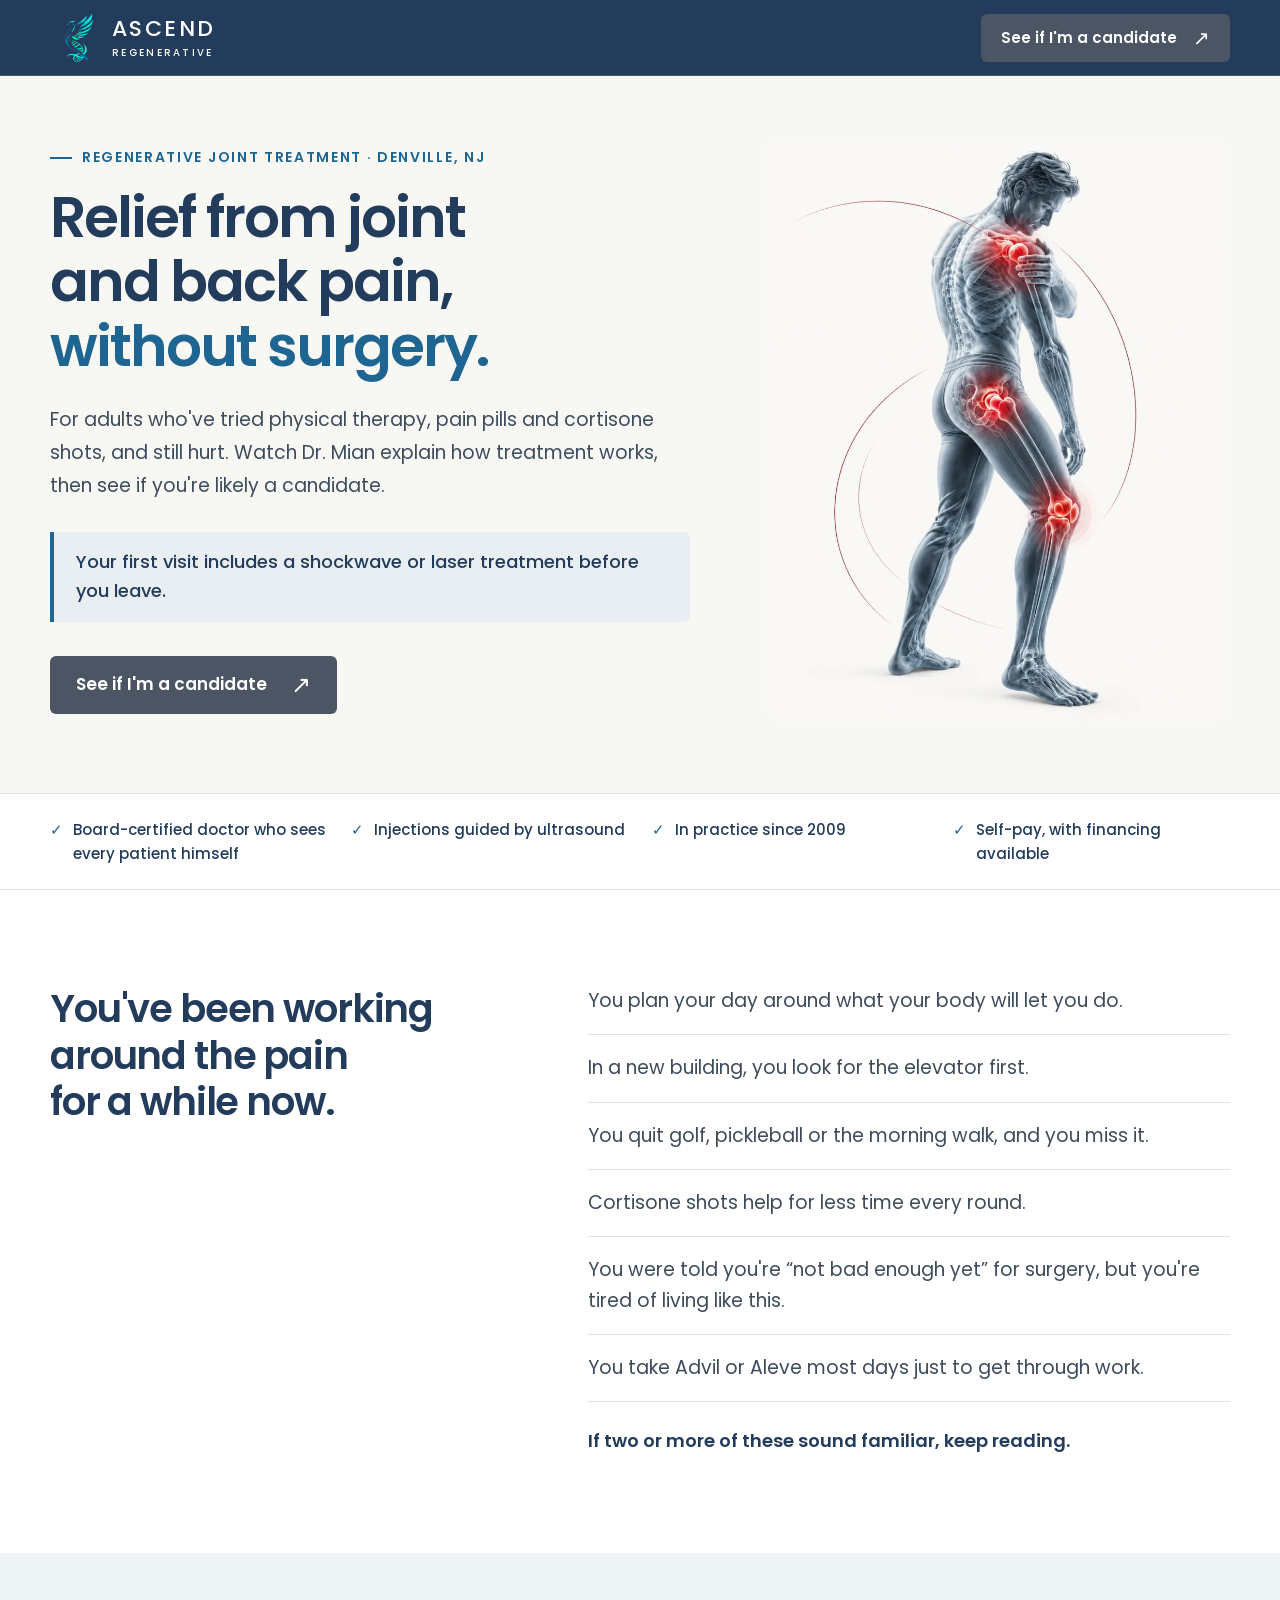
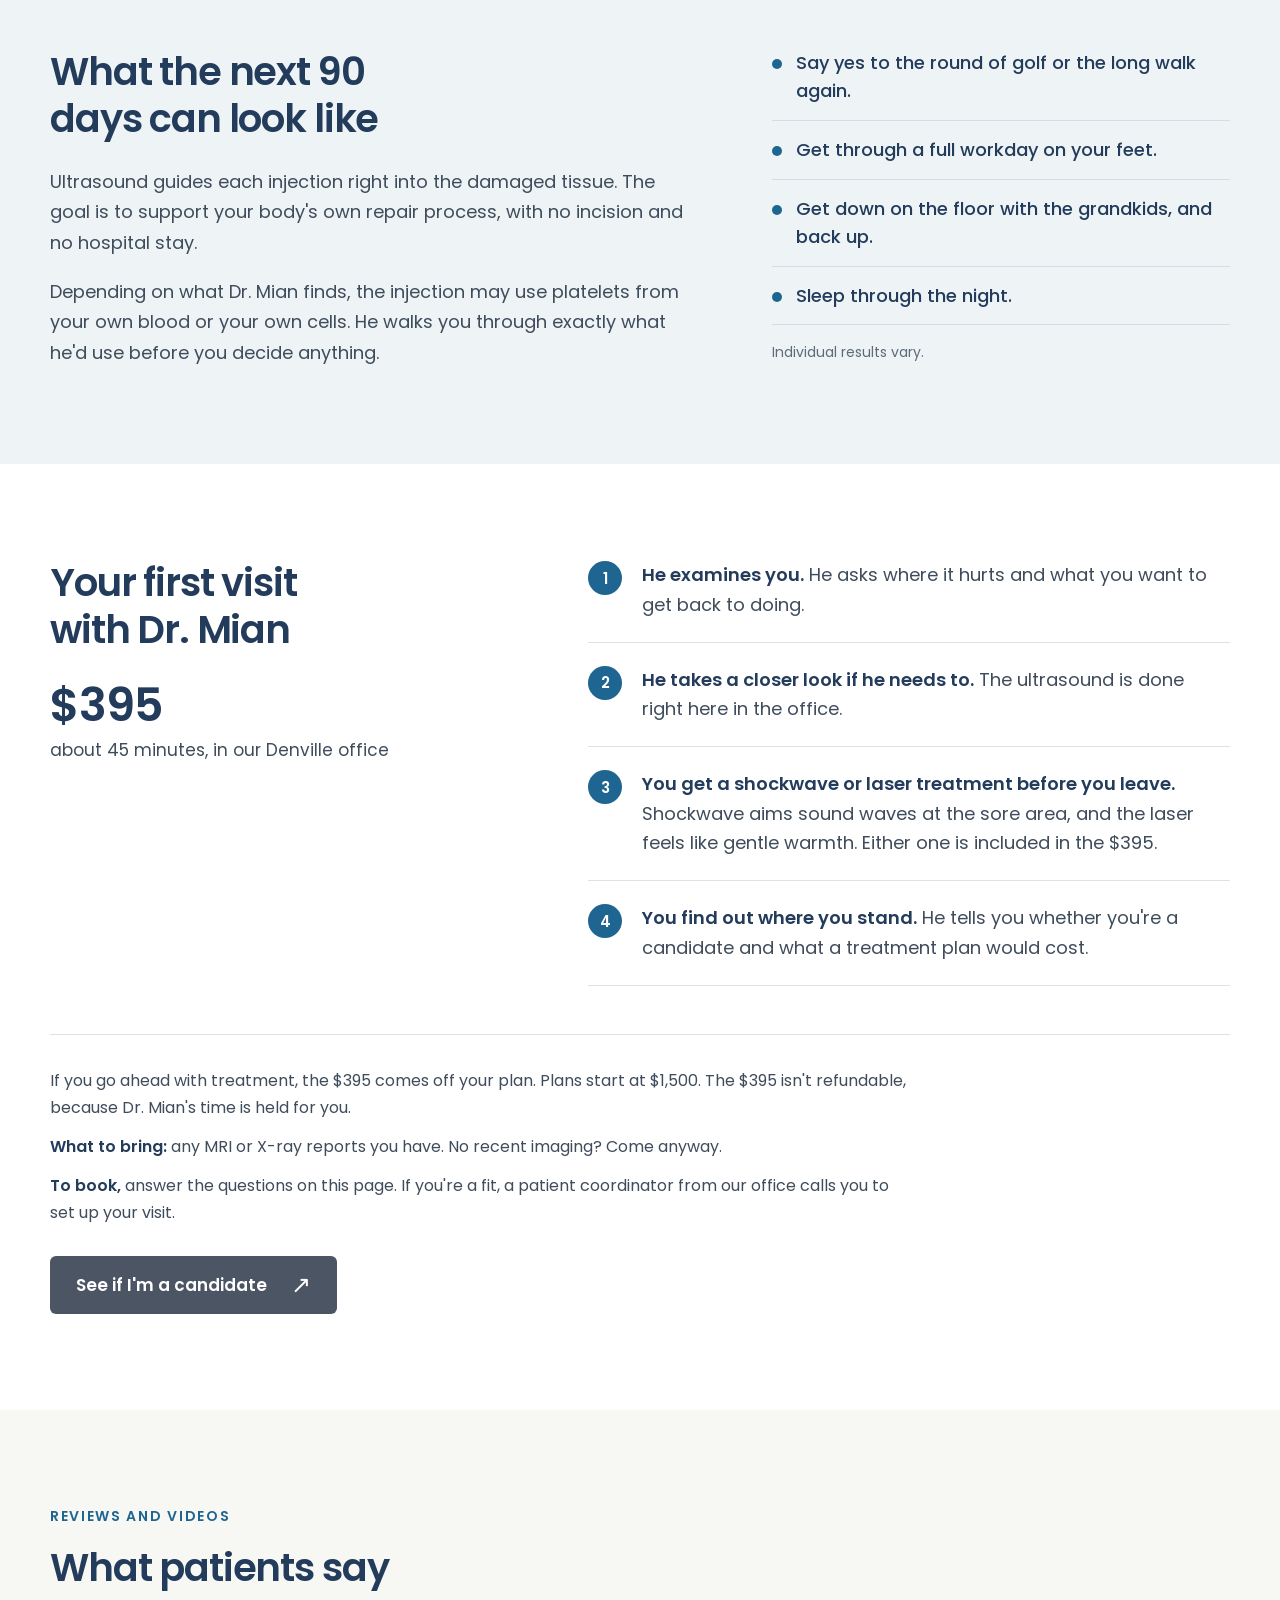
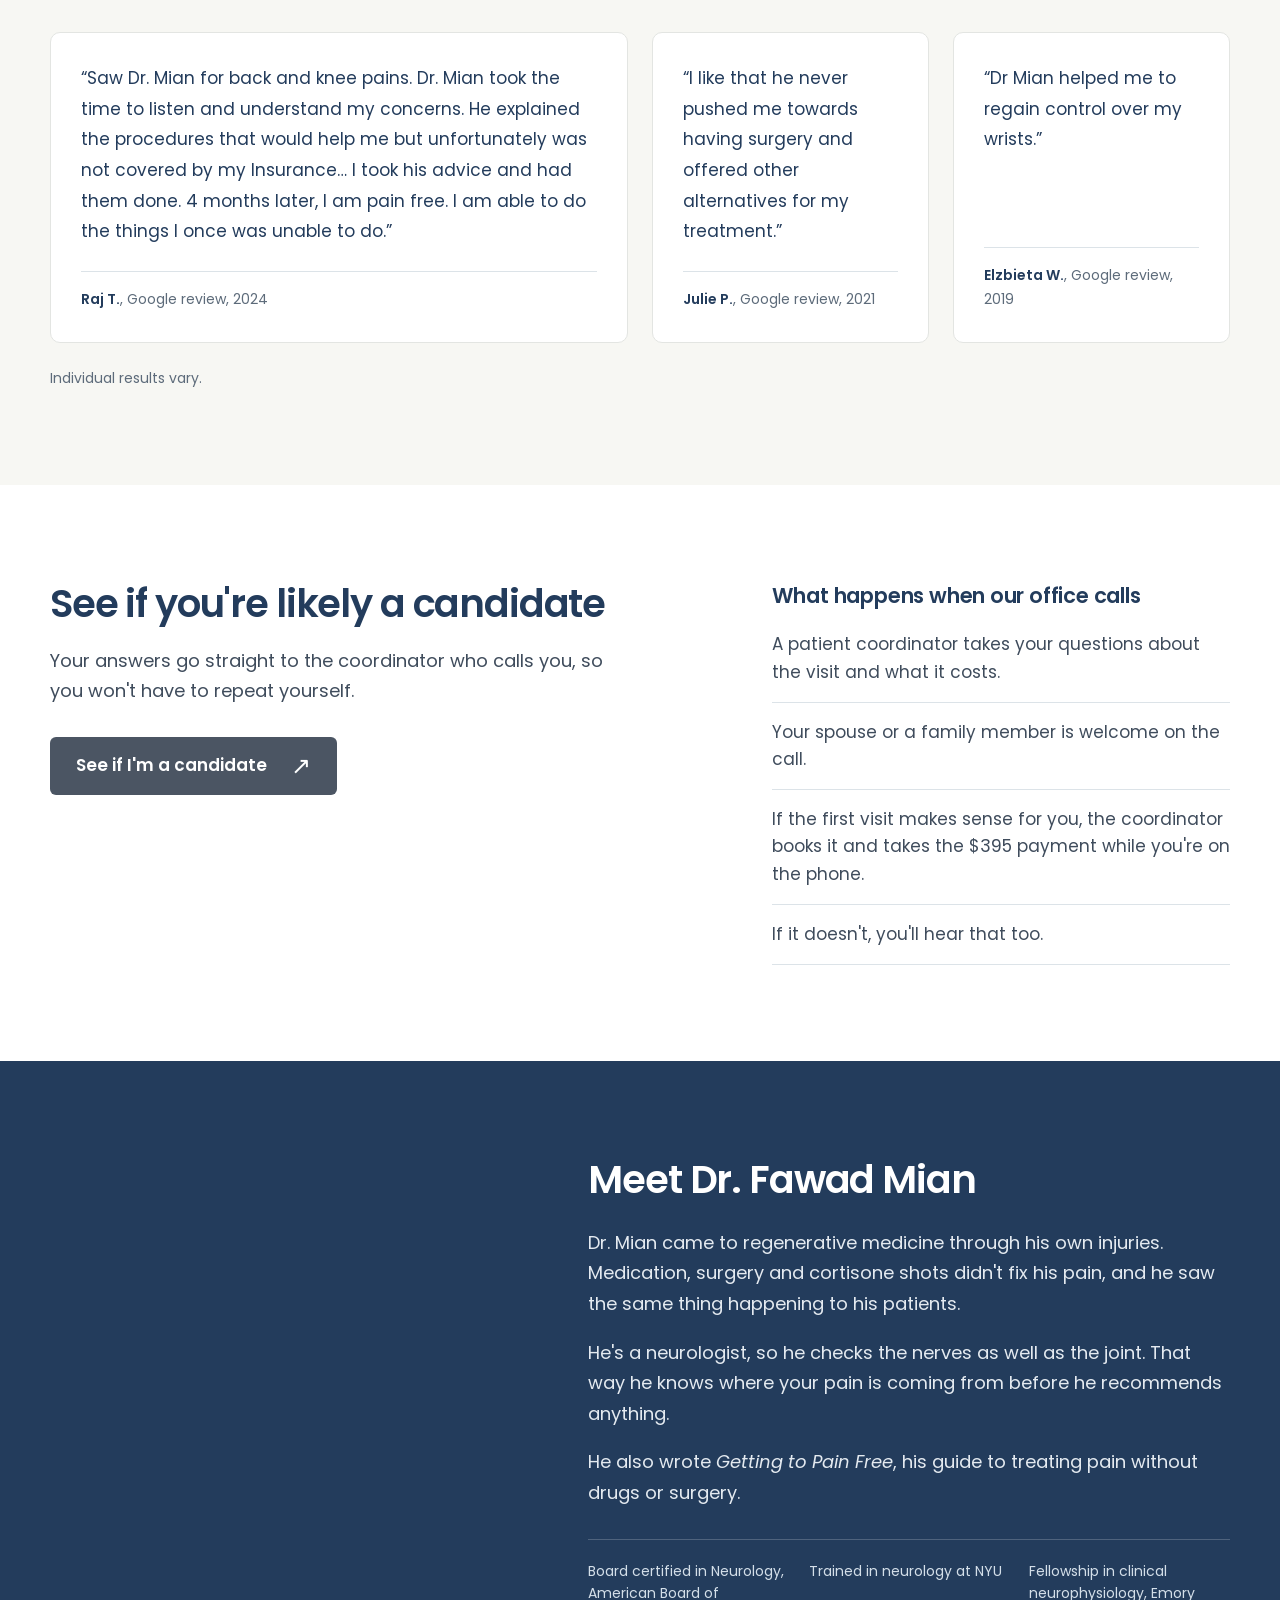
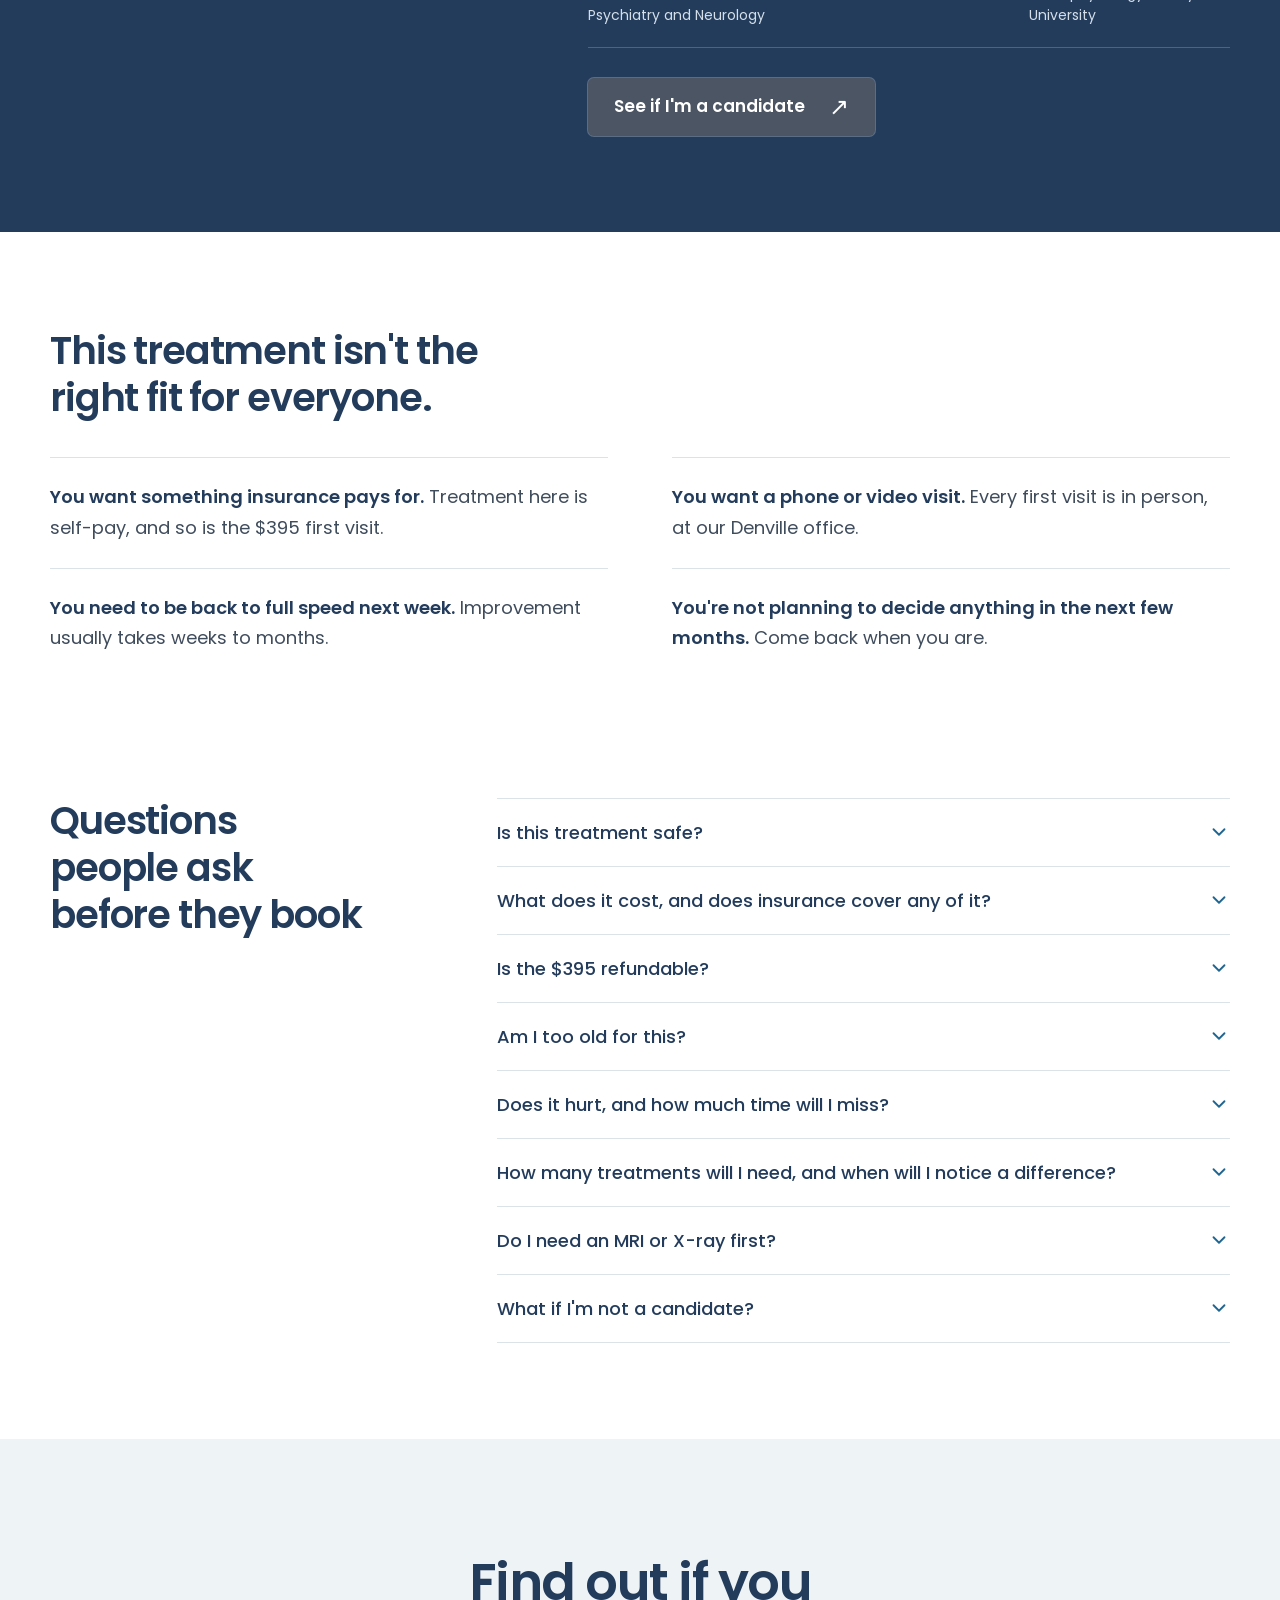
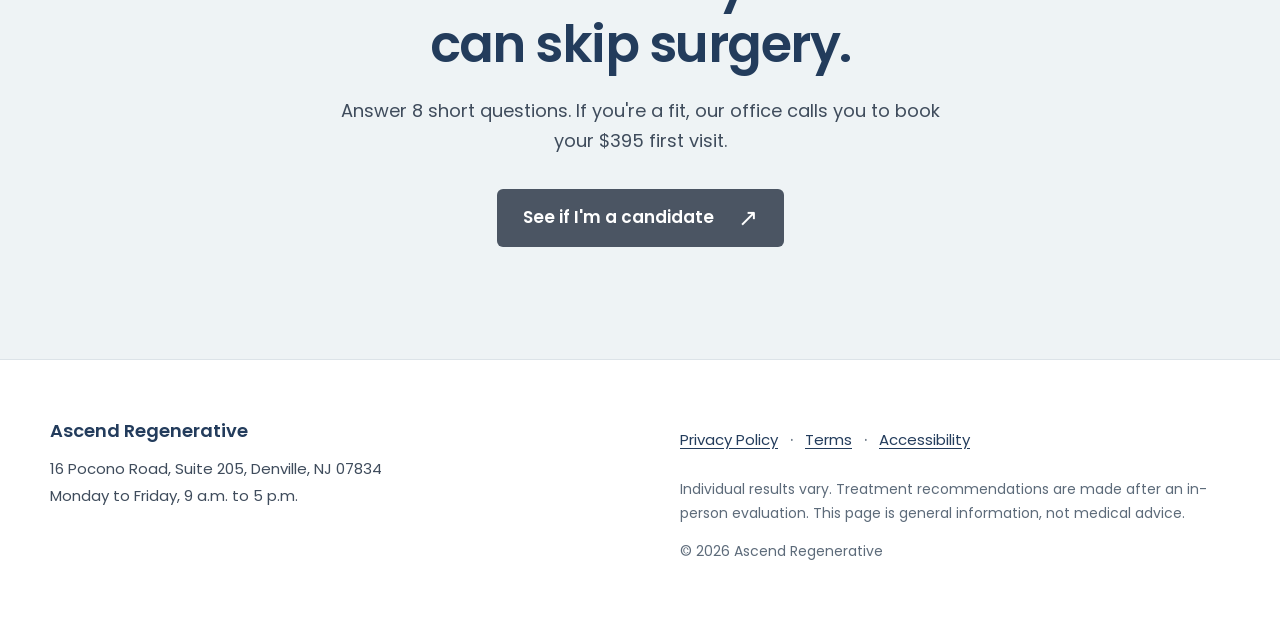
==== commit 6a99e205: "Doctor photo from GHL" ====
--- a/pages/index.html
+++ b/pages/index.html
@@ -148,7 +148,7 @@
 
   <section class="section doctor" aria-labelledby="doctor-title">
     <div class="container doctor-grid">
-      <figure class="doctor-photo"><img src="assets/doctor.webp" width="780" height="520" loading="lazy" alt="Dr. Fawad Mian"></figure>
+      <figure class="doctor-photo"><img src="https://assets.cdn.filesafe.space/kfz9xwQ17OGlp5d1KBdA/media/69fb538b0394c985035de6ed.png" width="1080" height="1080" loading="lazy" alt="Dr. Fawad Mian"></figure>
       <div class="doctor-copy">
         <h2 id="doctor-title">Meet Dr. Fawad Mian</h2>
         <p>Dr. Mian came to regenerative medicine through his own injuries. Medication, surgery and cortisone shots didn't fix his pain, and he saw the same thing happening to his patients.</p>
--- a/pages/styles.css
+++ b/pages/styles.css
@@ -105,9 +105,9 @@
 .doctor{background:var(--navy);color:#e4eaf0}
 .doctor h2{color:#fff}
 .doctor-grid{display:grid;grid-template-columns:5fr 7fr;gap:80px;align-items:center}
-.doctor-photo{aspect-ratio:4/5;border-radius:12px;overflow:hidden;background:#e9e7e2}
-/* left of center keeps the award plaque on the wall out of frame */
-.doctor-photo img{width:100%;height:100%;object-fit:cover;object-position:16% 0}
+/* the photo is a GHL-hosted 1080px square graphic with transparent padding; the margins trim that padding so it fills the column */
+.doctor-photo{overflow:hidden}
+.doctor-photo img{width:144%;max-width:none;height:auto;margin:-16% 0 -7% -23.8%}
 .doctor-copy h2{margin-bottom:24px}
 .credentials{display:grid;grid-template-columns:repeat(3,1fr);gap:20px;margin:30px 0;padding:20px 0;border-block:1px solid #ffffff33}
 .credentials li{font-size:14px;line-height:1.6;color:#d4dfe9}
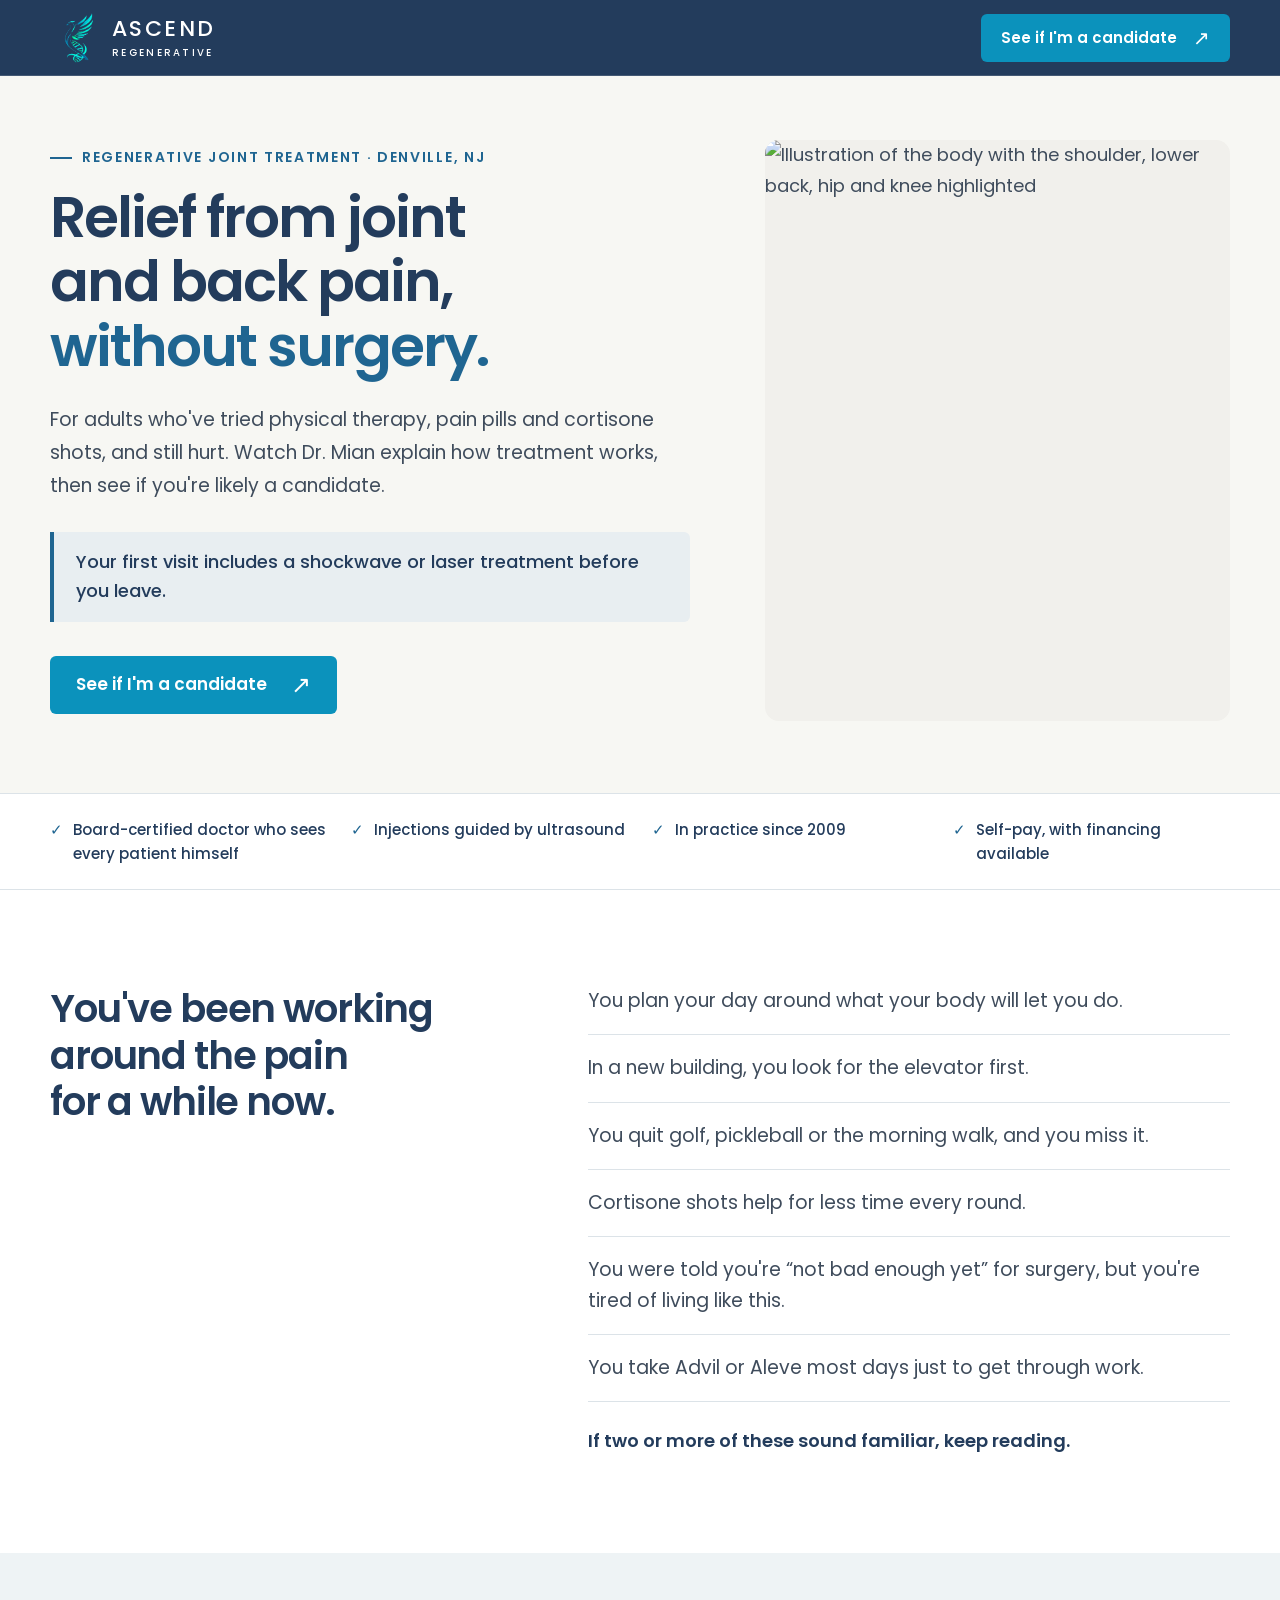
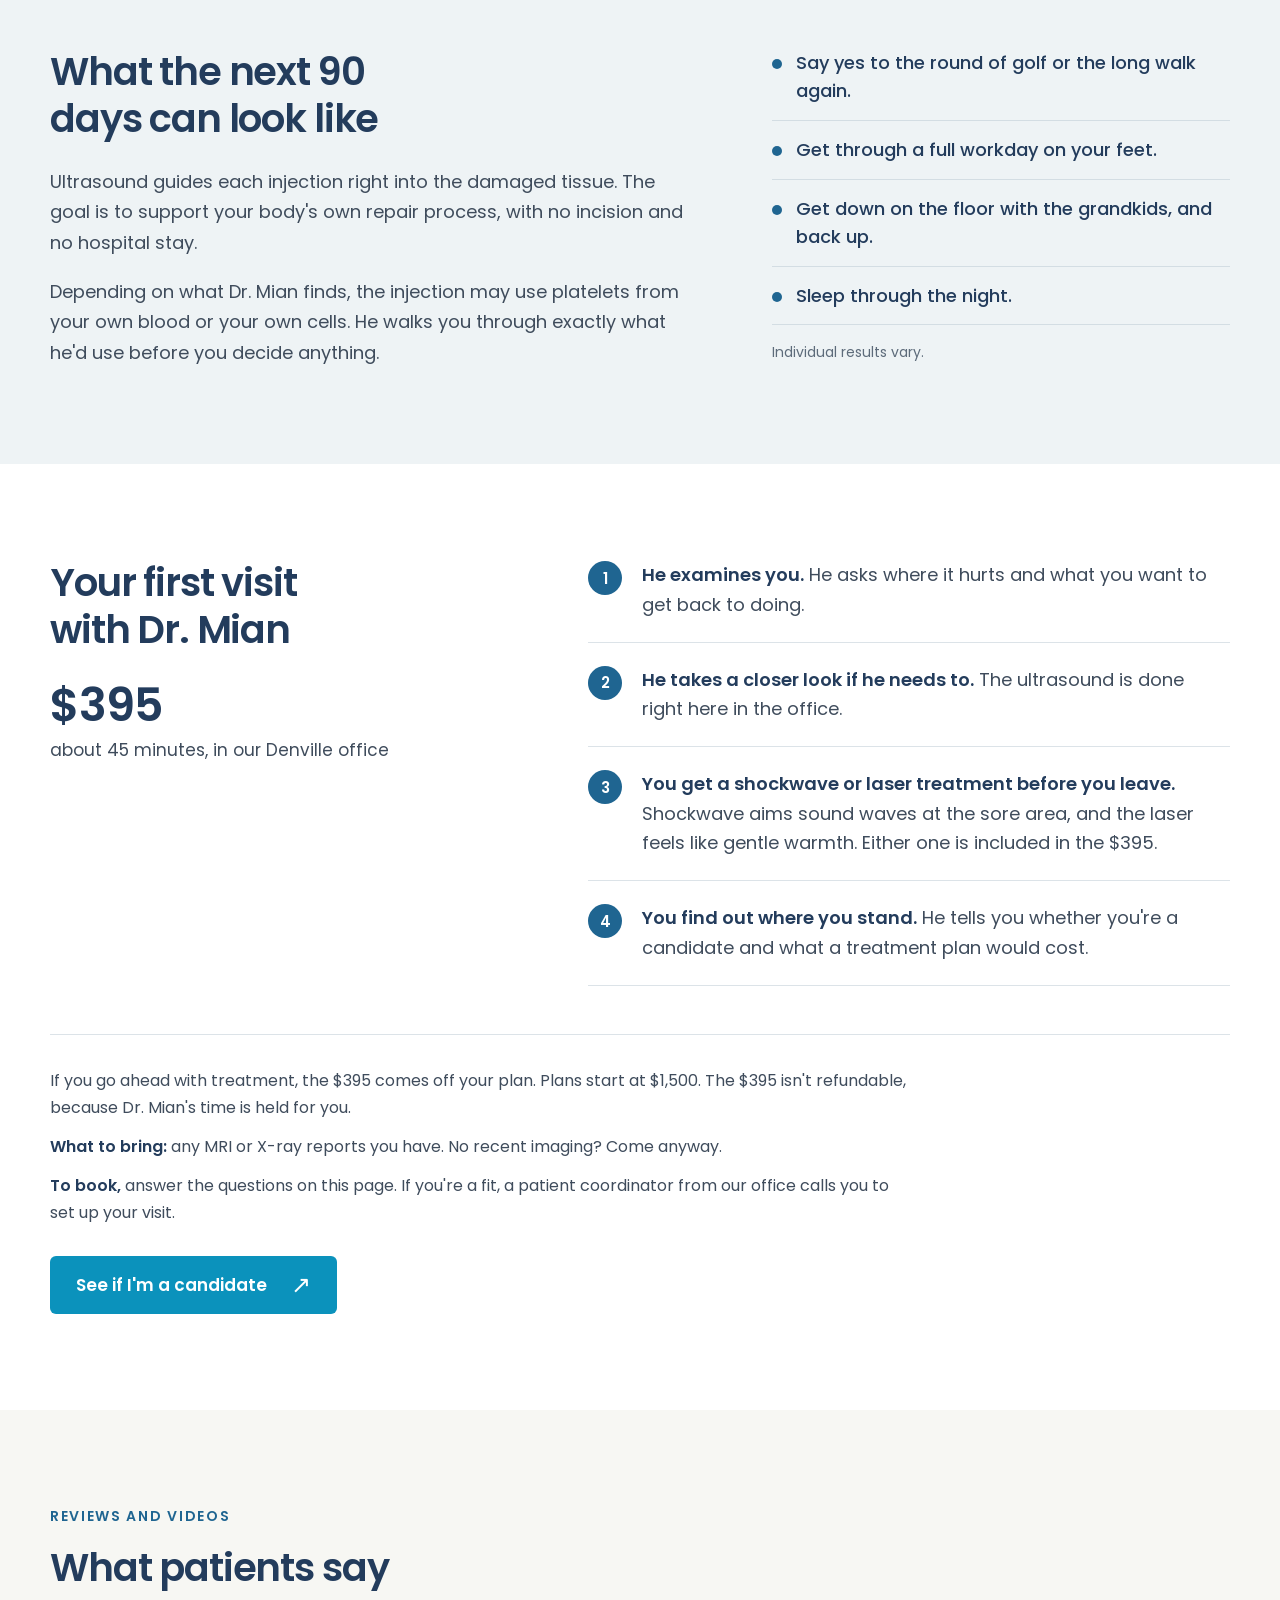
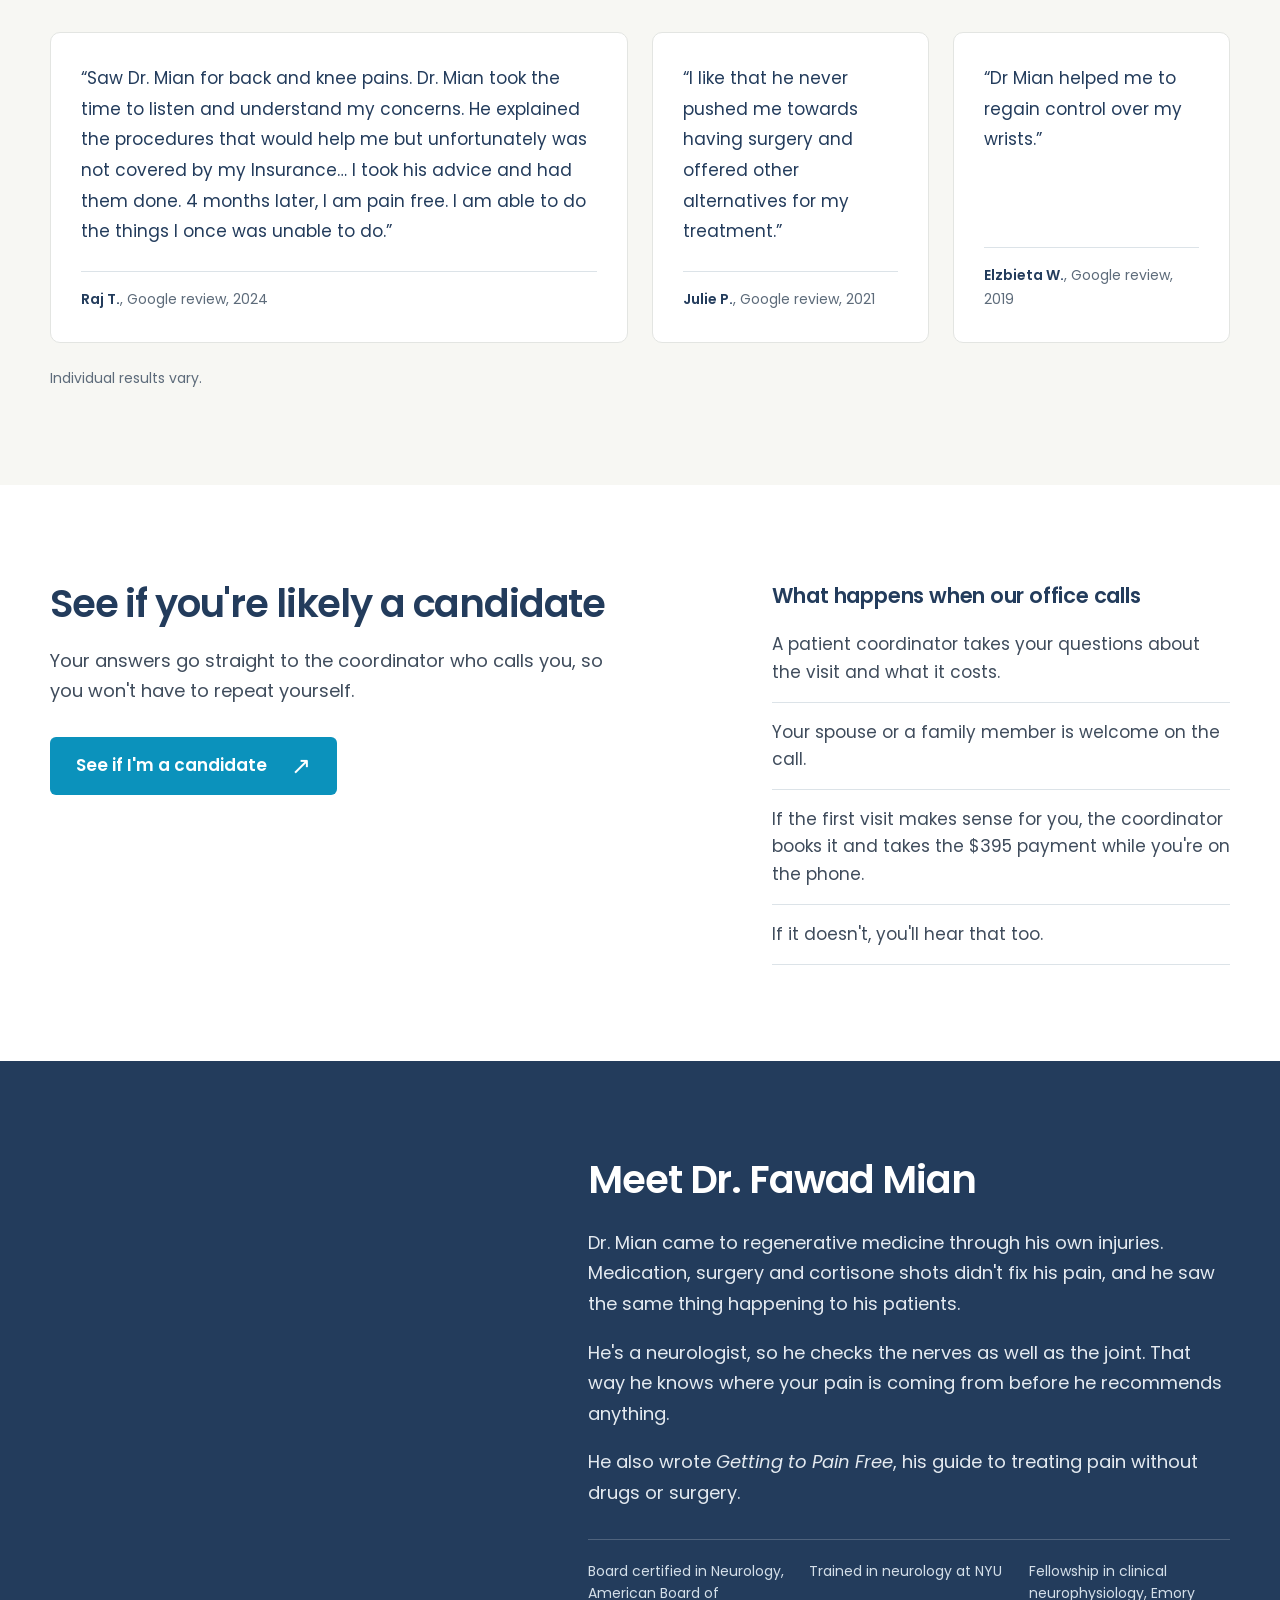
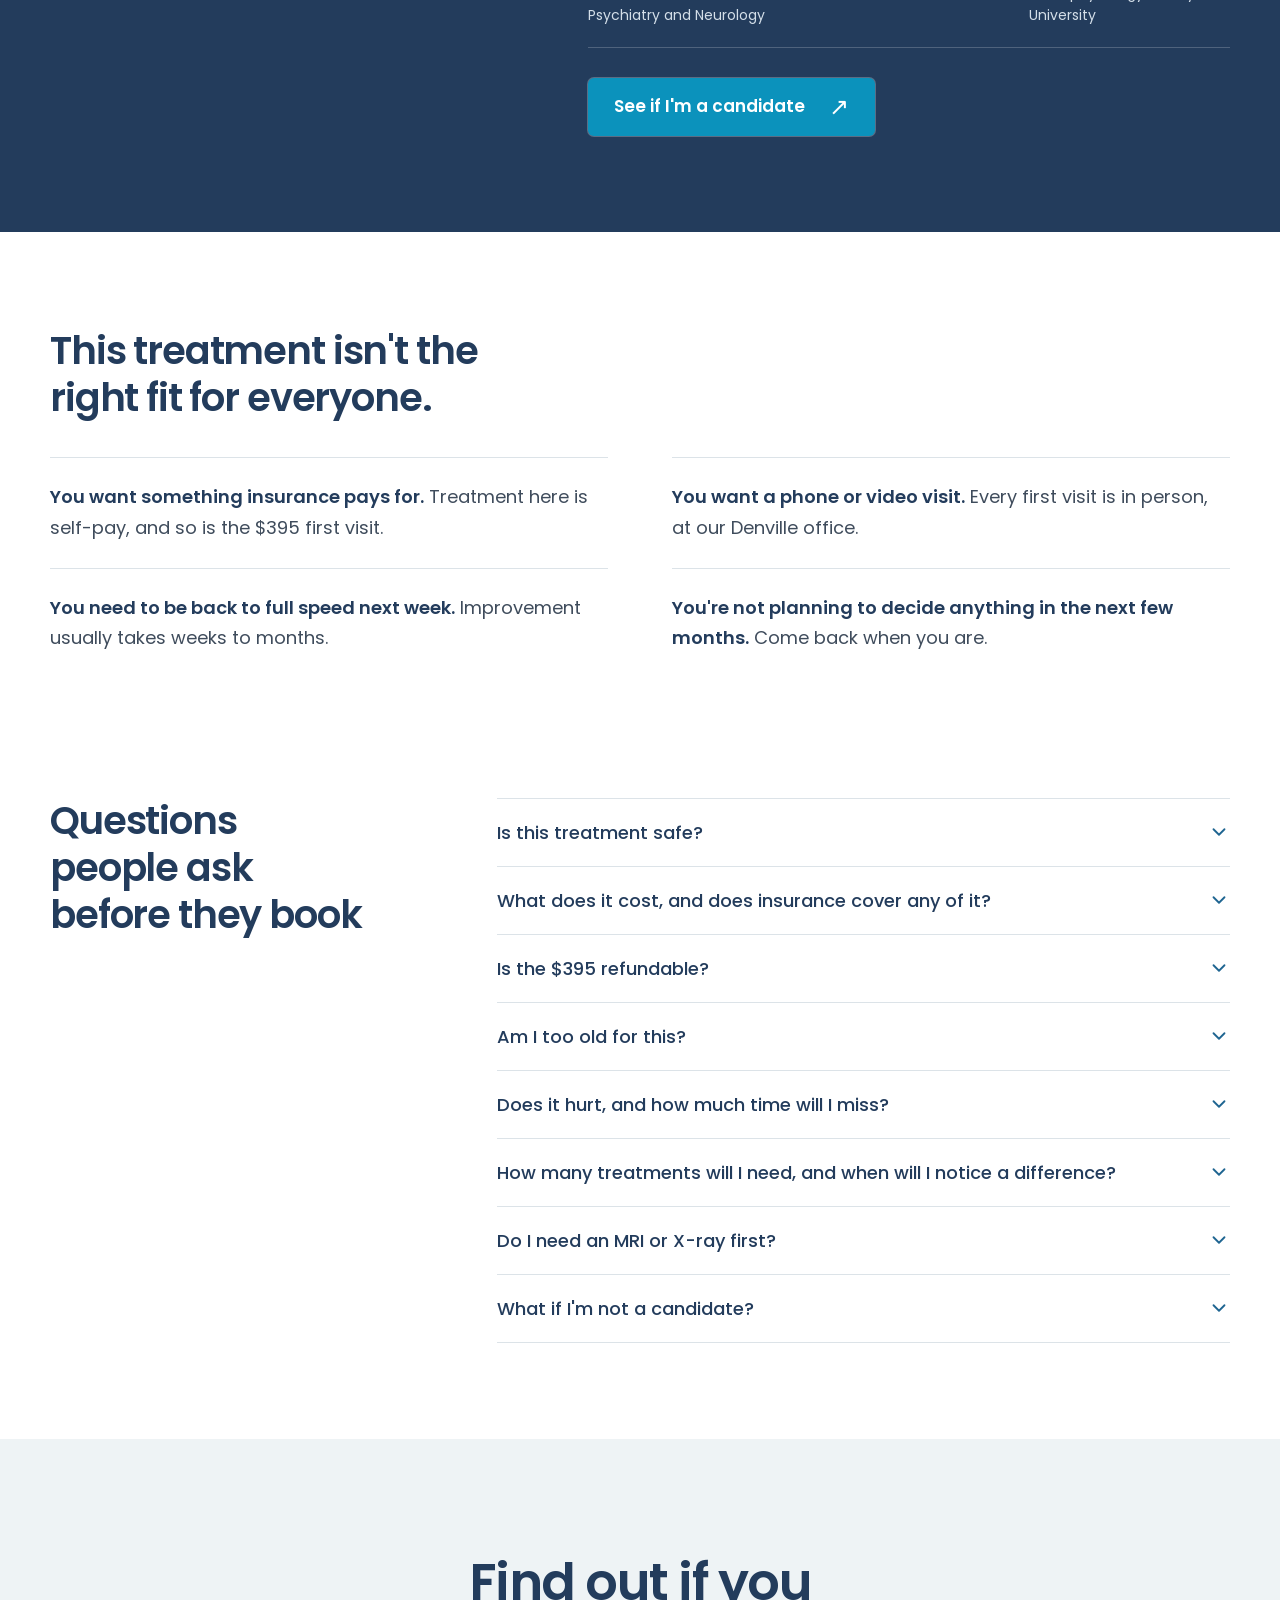
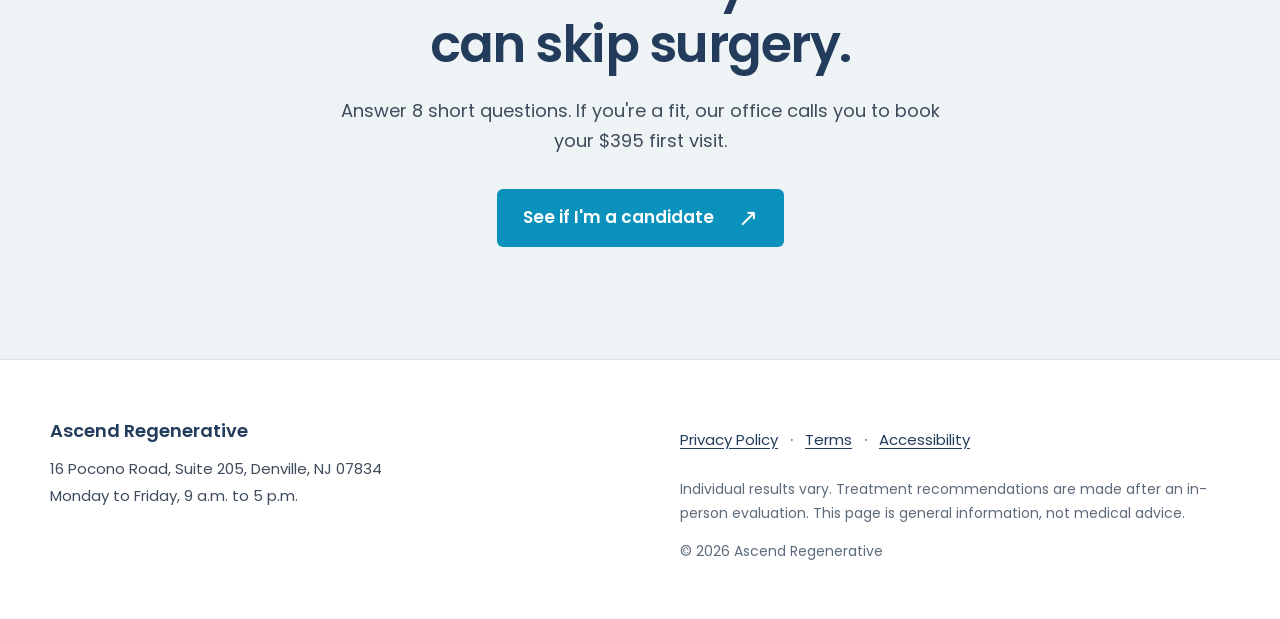
==== commit b05cbe12: "Hero anatomy image from GHL" ====
--- a/pages/index.html
+++ b/pages/index.html
@@ -33,7 +33,7 @@
         <p class="offer-line">Your first visit includes a shockwave or laser treatment before you leave.</p>
         <button class="button" data-open-form>See if I'm a candidate <span aria-hidden="true">↗</span></button>
       </div>
-      <figure class="hero-visual"><img id="hero-image" src="assets/anatomy-joints.webp" width="900" height="1125" fetchpriority="high" alt="Illustration of the body with the shoulder, hip and knee joints highlighted"></figure>
+      <figure class="hero-visual"><img id="hero-image" src="https://assets.cdn.filesafe.space/kfz9xwQ17OGlp5d1KBdA/media/6ae89a4562e27143a14b4a9a.png" width="1122" height="1402" fetchpriority="high" alt="Illustration of the body with the shoulder, lower back, hip and knee highlighted"></figure>
     </div>
   </section>
 
--- a/pages/styles.css
+++ b/pages/styles.css
@@ -1,4 +1,4 @@
-:root{--navy:#233c5c;--blue:#1f6591;--action:#4b5563;--action-hover:#374151;--text:#3f4c5c;--muted:#5d6b7a;--line:#dce3e8;--cream:#f7f7f3;--tint:#eef3f5;--white:#fff;font-family:'Poppins',Arial,sans-serif;color:var(--text);font-synthesis:none}
+:root{--navy:#233c5c;--blue:#1f6591;--action:#0b92bc;--action-hover:#0e6395;--text:#3f4c5c;--muted:#5d6b7a;--line:#dce3e8;--cream:#f7f7f3;--tint:#eef3f5;--white:#fff;font-family:'Poppins',Arial,sans-serif;color:var(--text);font-synthesis:none}
 *{box-sizing:border-box}
 html{scroll-behavior:smooth;scroll-padding-top:96px}
 body{margin:0;font-size:18px;line-height:1.7;background:var(--white)}
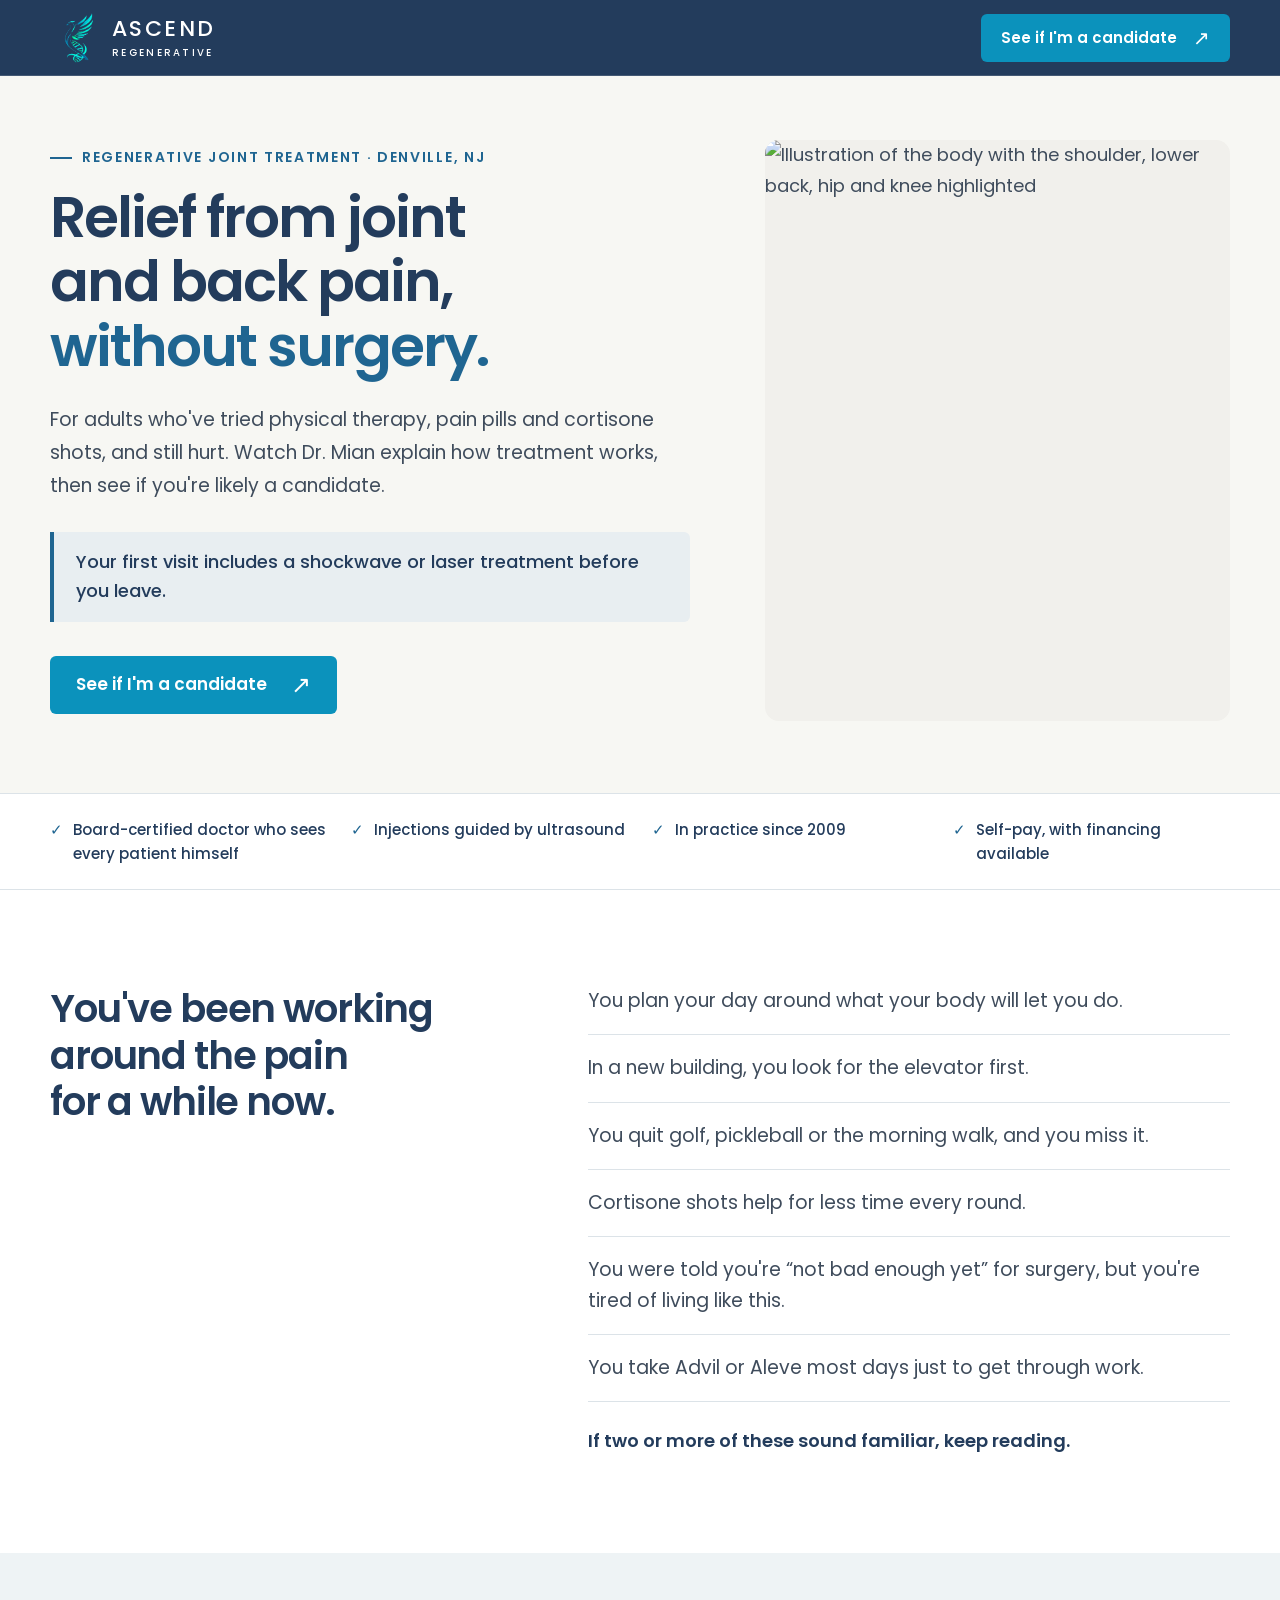
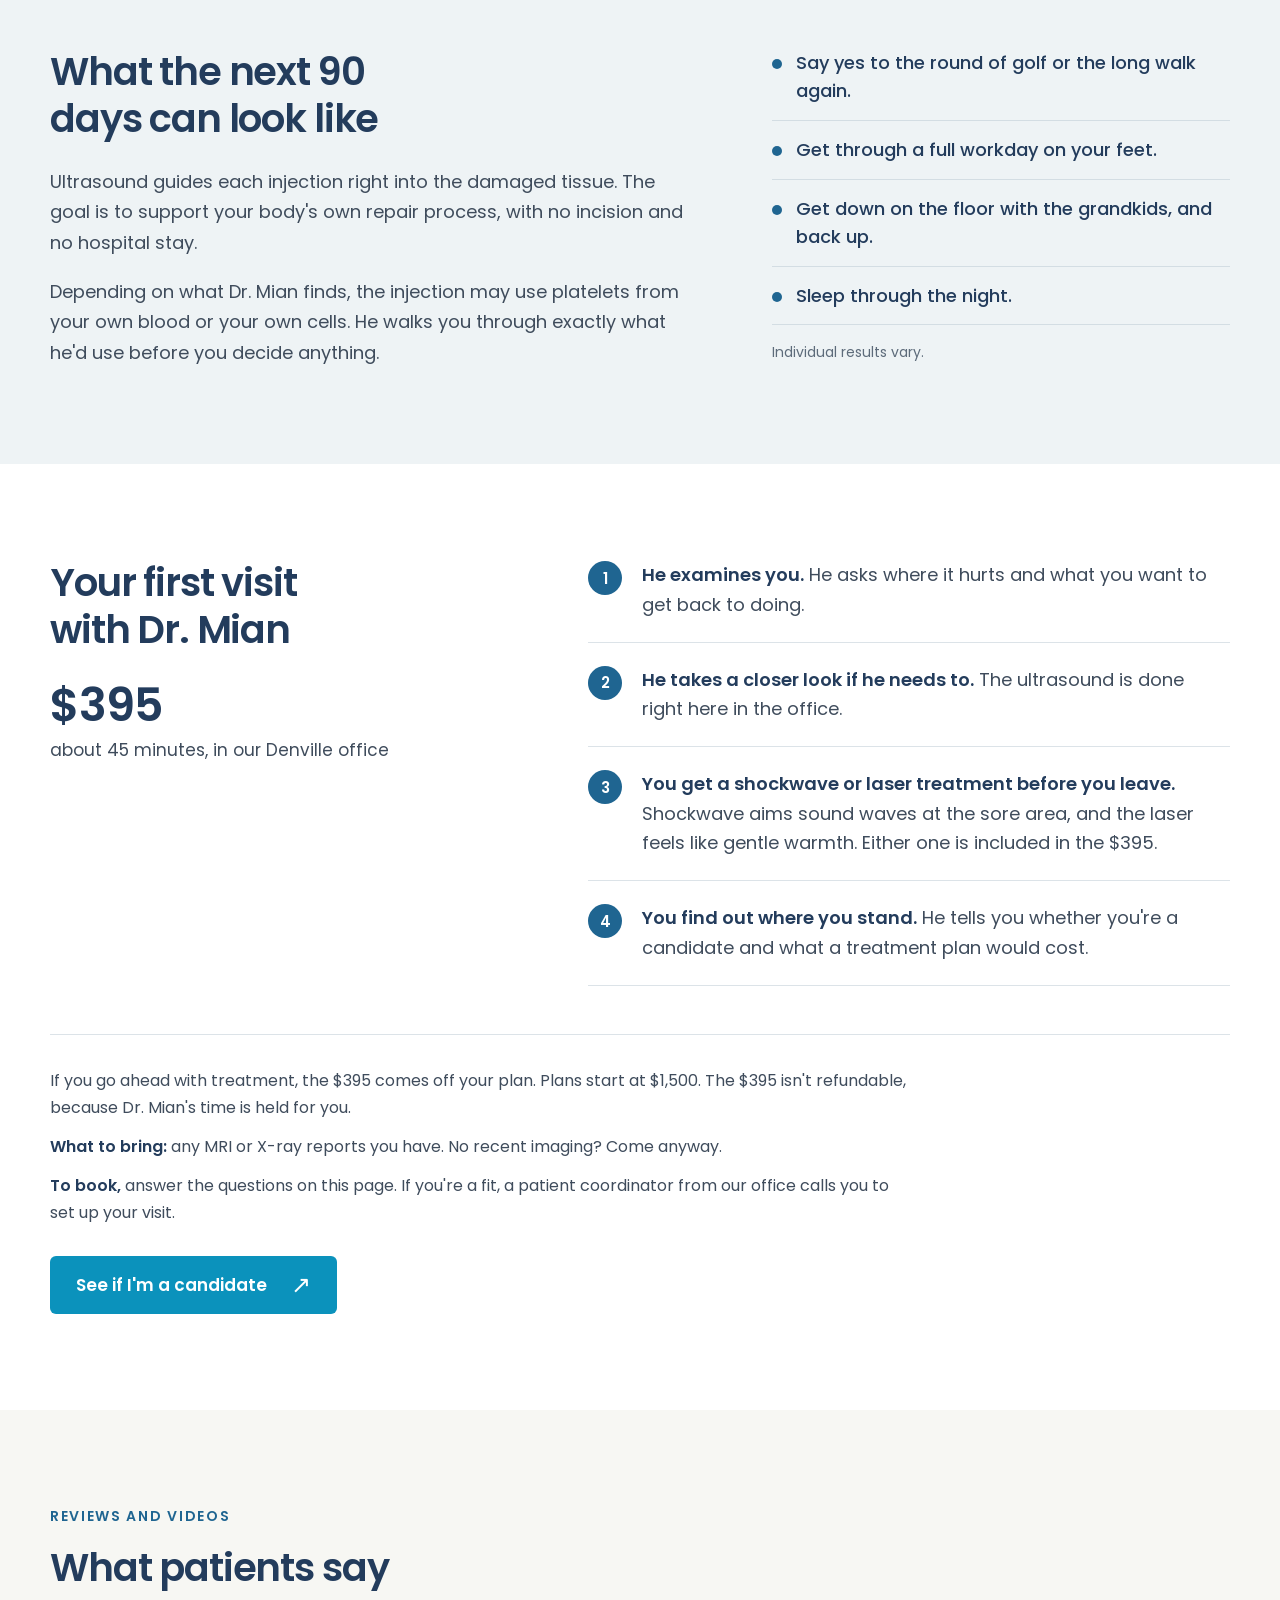
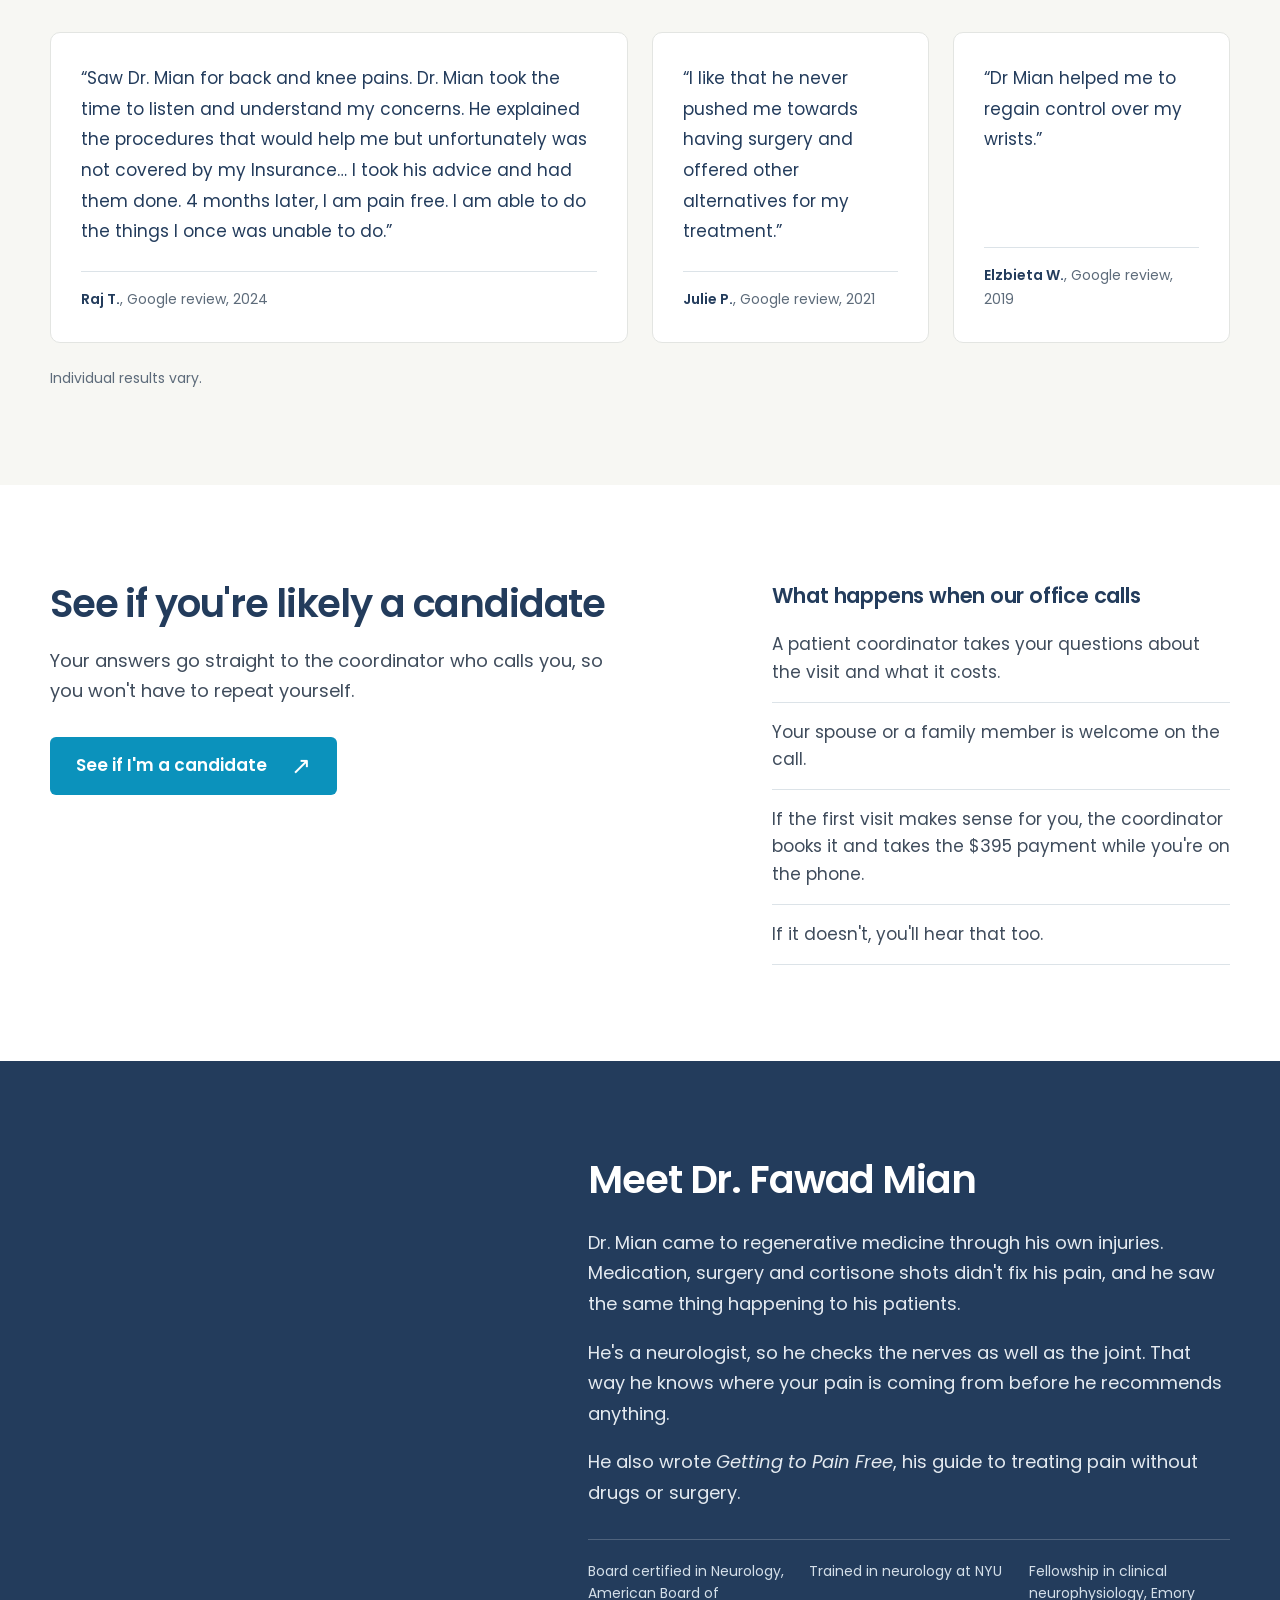
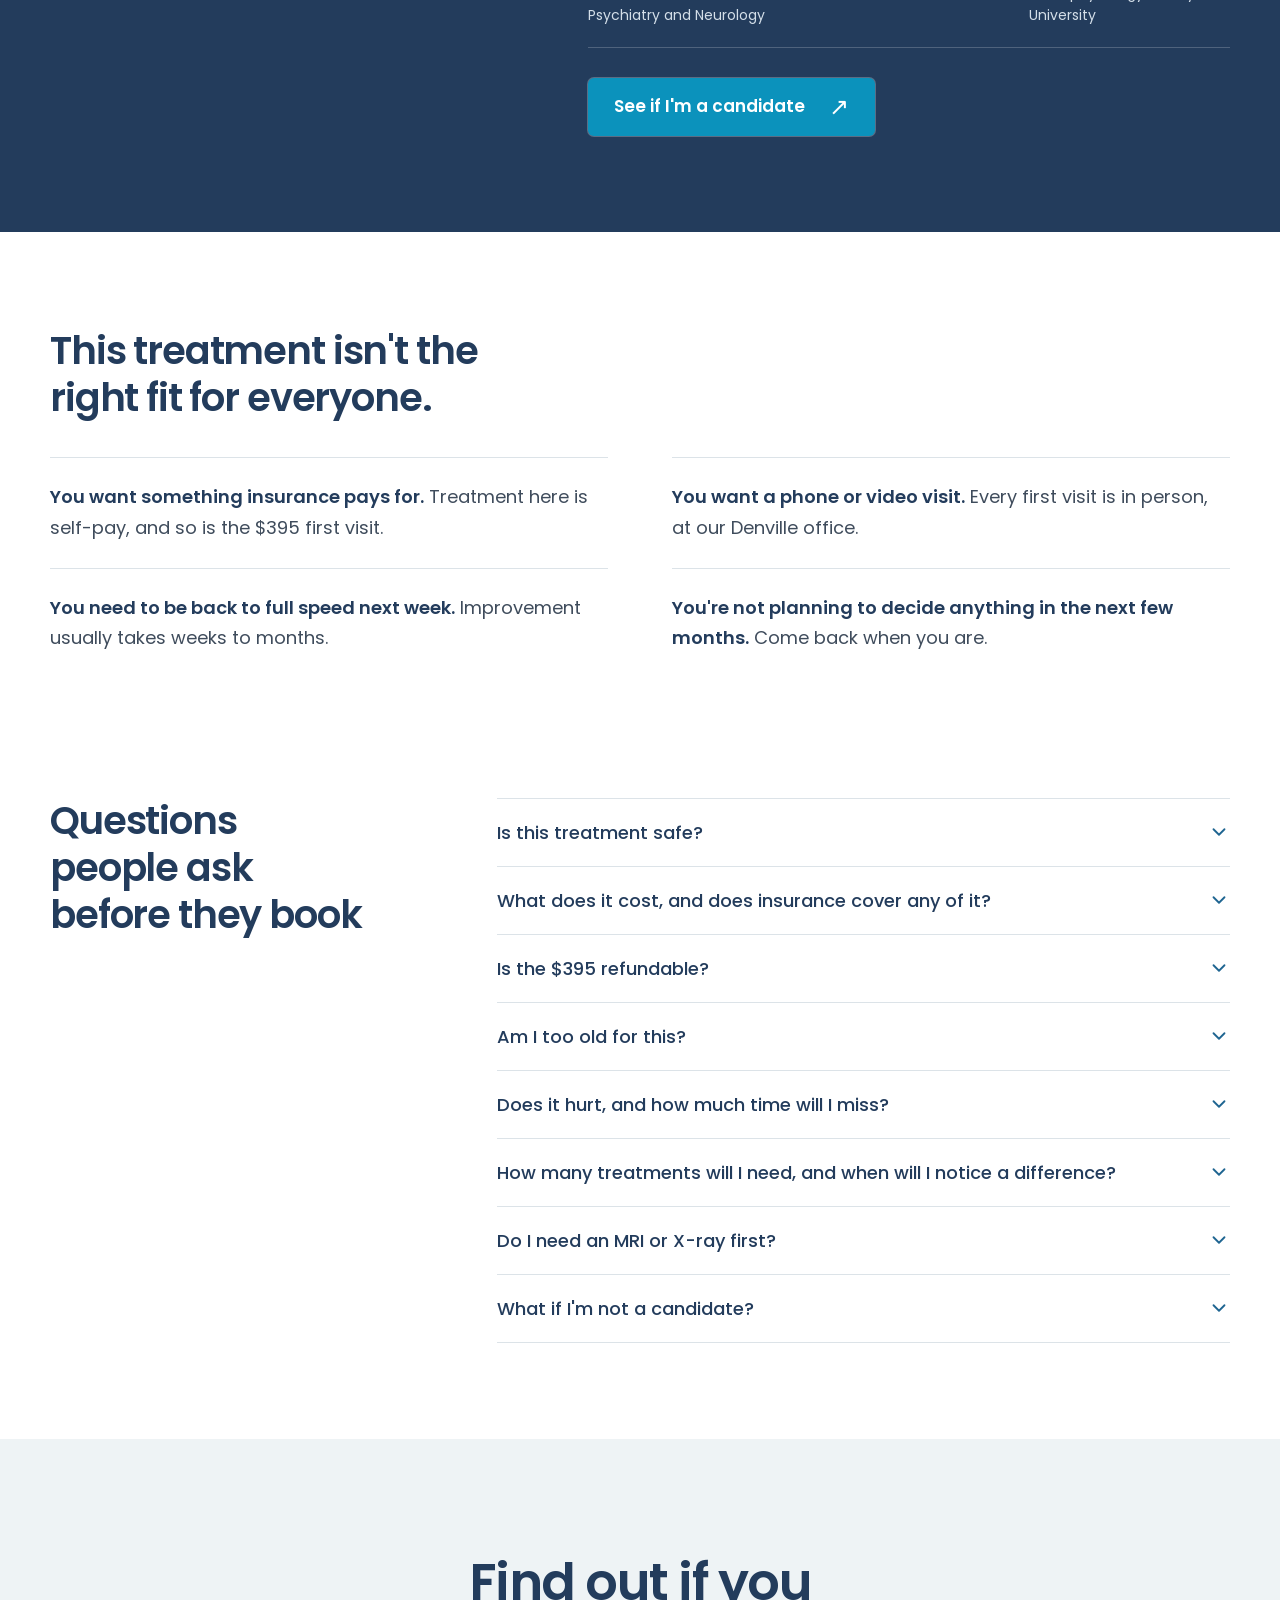
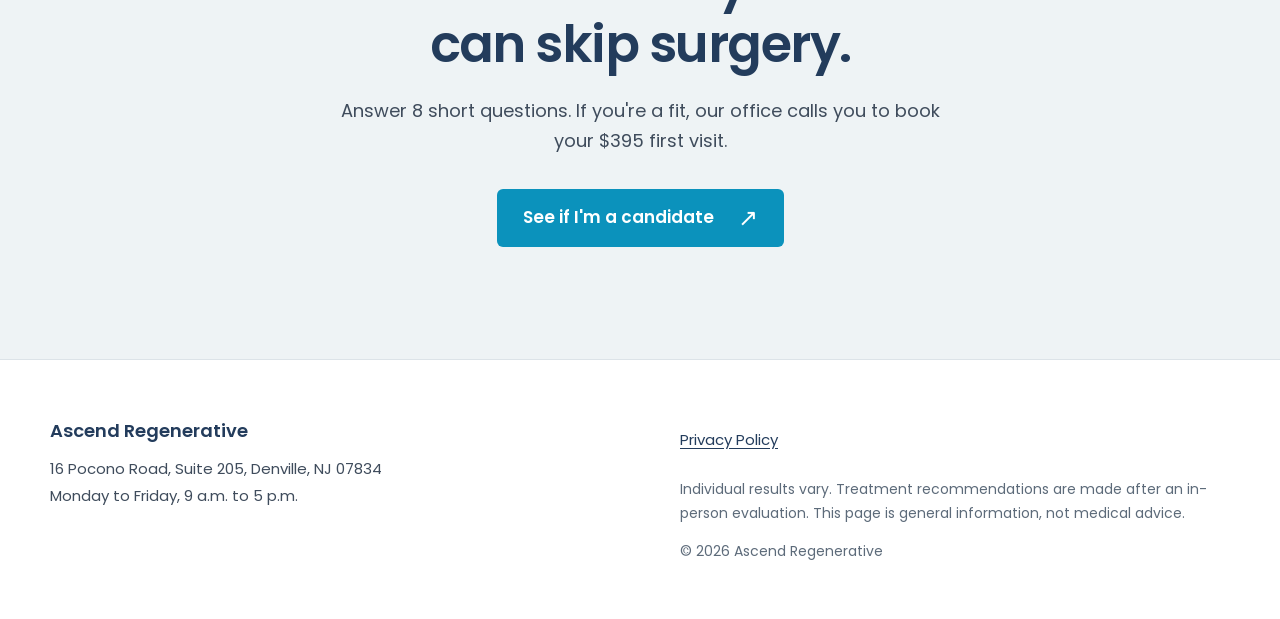
==== commit d8e3f4a7: "Footer: Privacy Policy only" ====
--- a/pages/index.html
+++ b/pages/index.html
@@ -33,7 +33,7 @@
         <p class="offer-line">Your first visit includes a shockwave or laser treatment before you leave.</p>
         <button class="button" data-open-form>See if I'm a candidate <span aria-hidden="true">↗</span></button>
       </div>
-      <figure class="hero-visual"><img id="hero-image" src="https://assets.cdn.filesafe.space/kfz9xwQ17OGlp5d1KBdA/media/6ae89a4562e27143a14b4a9a.png" width="1122" height="1402" fetchpriority="high" alt="Illustration of the body with the shoulder, lower back, hip and knee highlighted"></figure>
+      <figure class="hero-visual"><img id="hero-image" src="https://assets.cdn.filesafe.space/kfz9xwQ17OGlp5d1KBdA/media/6ae89ce0d542268bb43da961.webp" width="1122" height="1402" fetchpriority="high" alt="Illustration of the body with the shoulder, lower back, hip and knee highlighted"></figure>
     </div>
   </section>
 
@@ -207,7 +207,7 @@
       <address>16 Pocono Road, Suite 205, Denville, NJ 07834<br>Monday to Friday, 9 a.m. to 5 p.m.</address>
     </div>
     <div class="footer-legal">
-      <p class="legal-links"><a href="https://prolohealing.com/privacy-policy/" target="_blank" rel="noopener">Privacy Policy</a><span aria-hidden="true">·</span><a href="#">Terms</a><span aria-hidden="true">·</span><a href="#">Accessibility</a></p>
+      <p class="legal-links"><a href="https://prolohealing.com/privacy-policy/" target="_blank" rel="noopener">Privacy Policy</a></p>
       <p>Individual results vary. Treatment recommendations are made after an in-person evaluation. This page is general information, not medical advice.</p>
       <p>© 2026 Ascend Regenerative</p>
     </div>
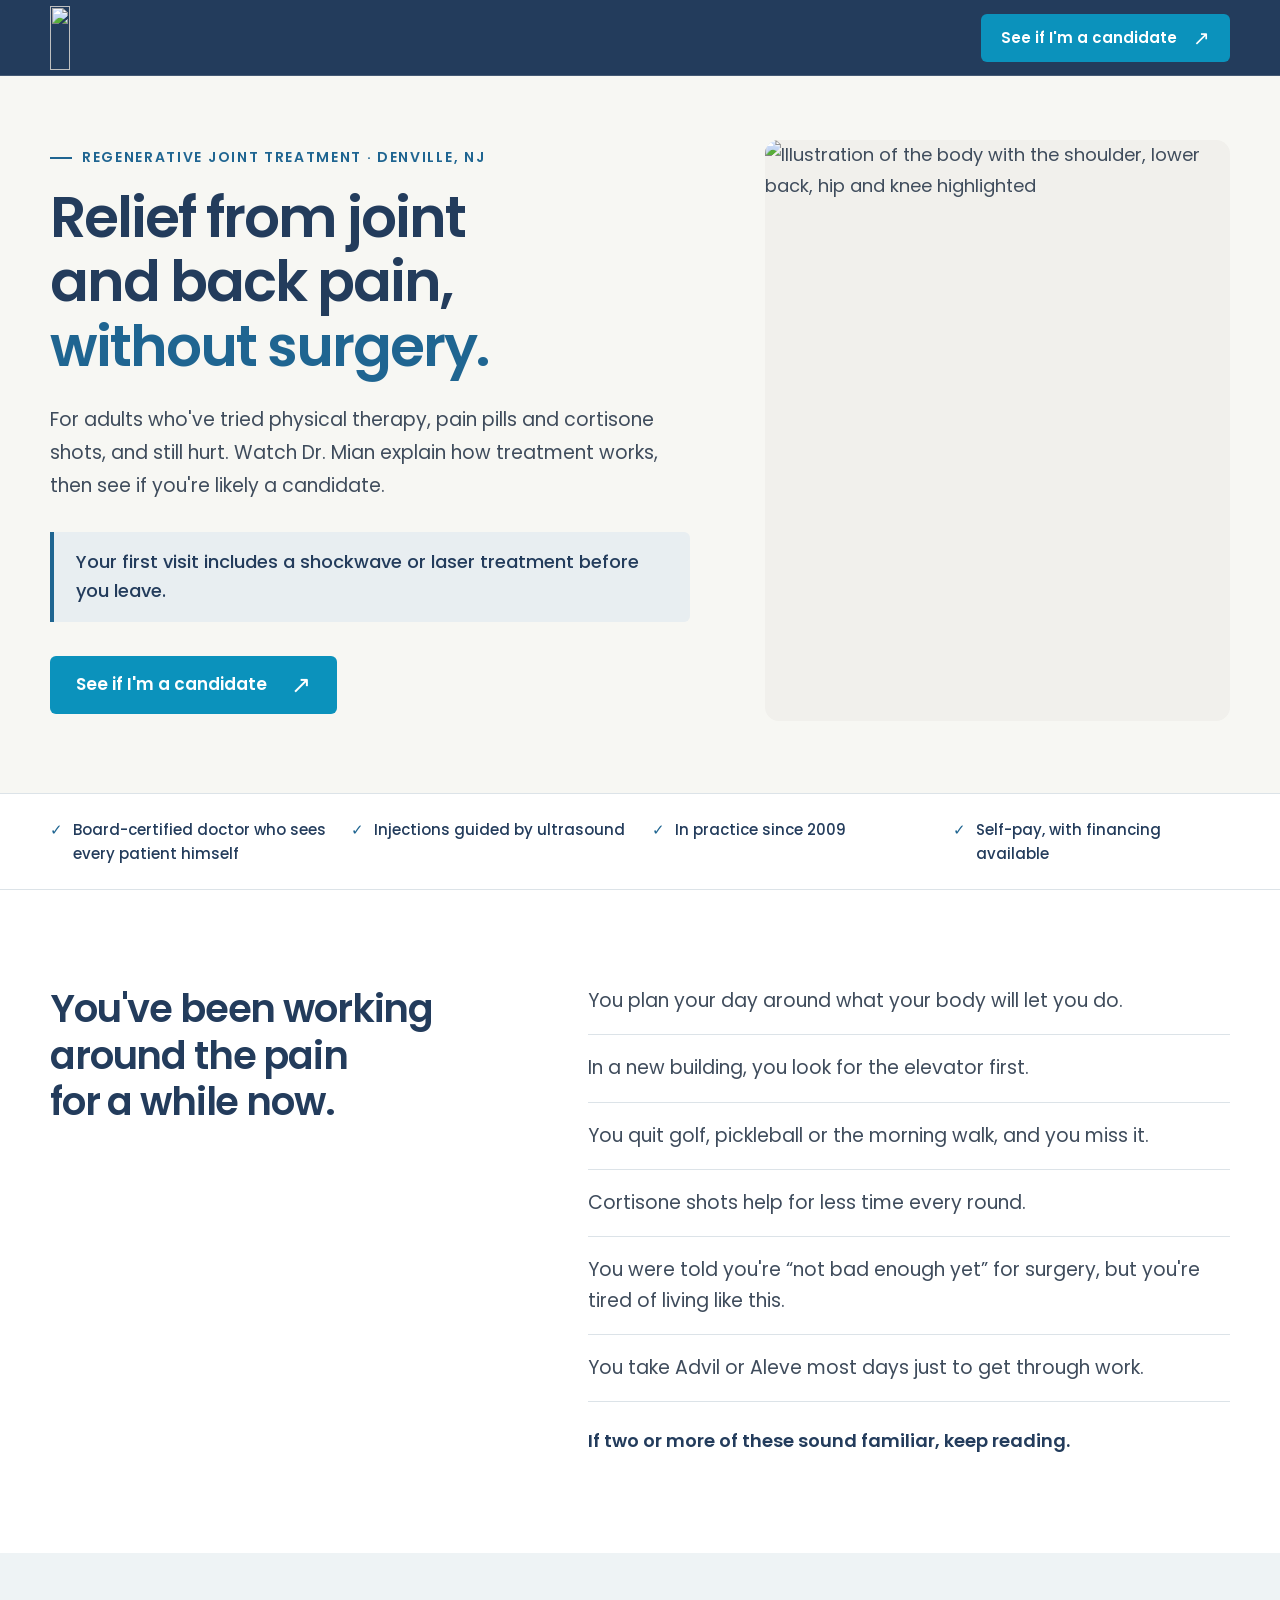
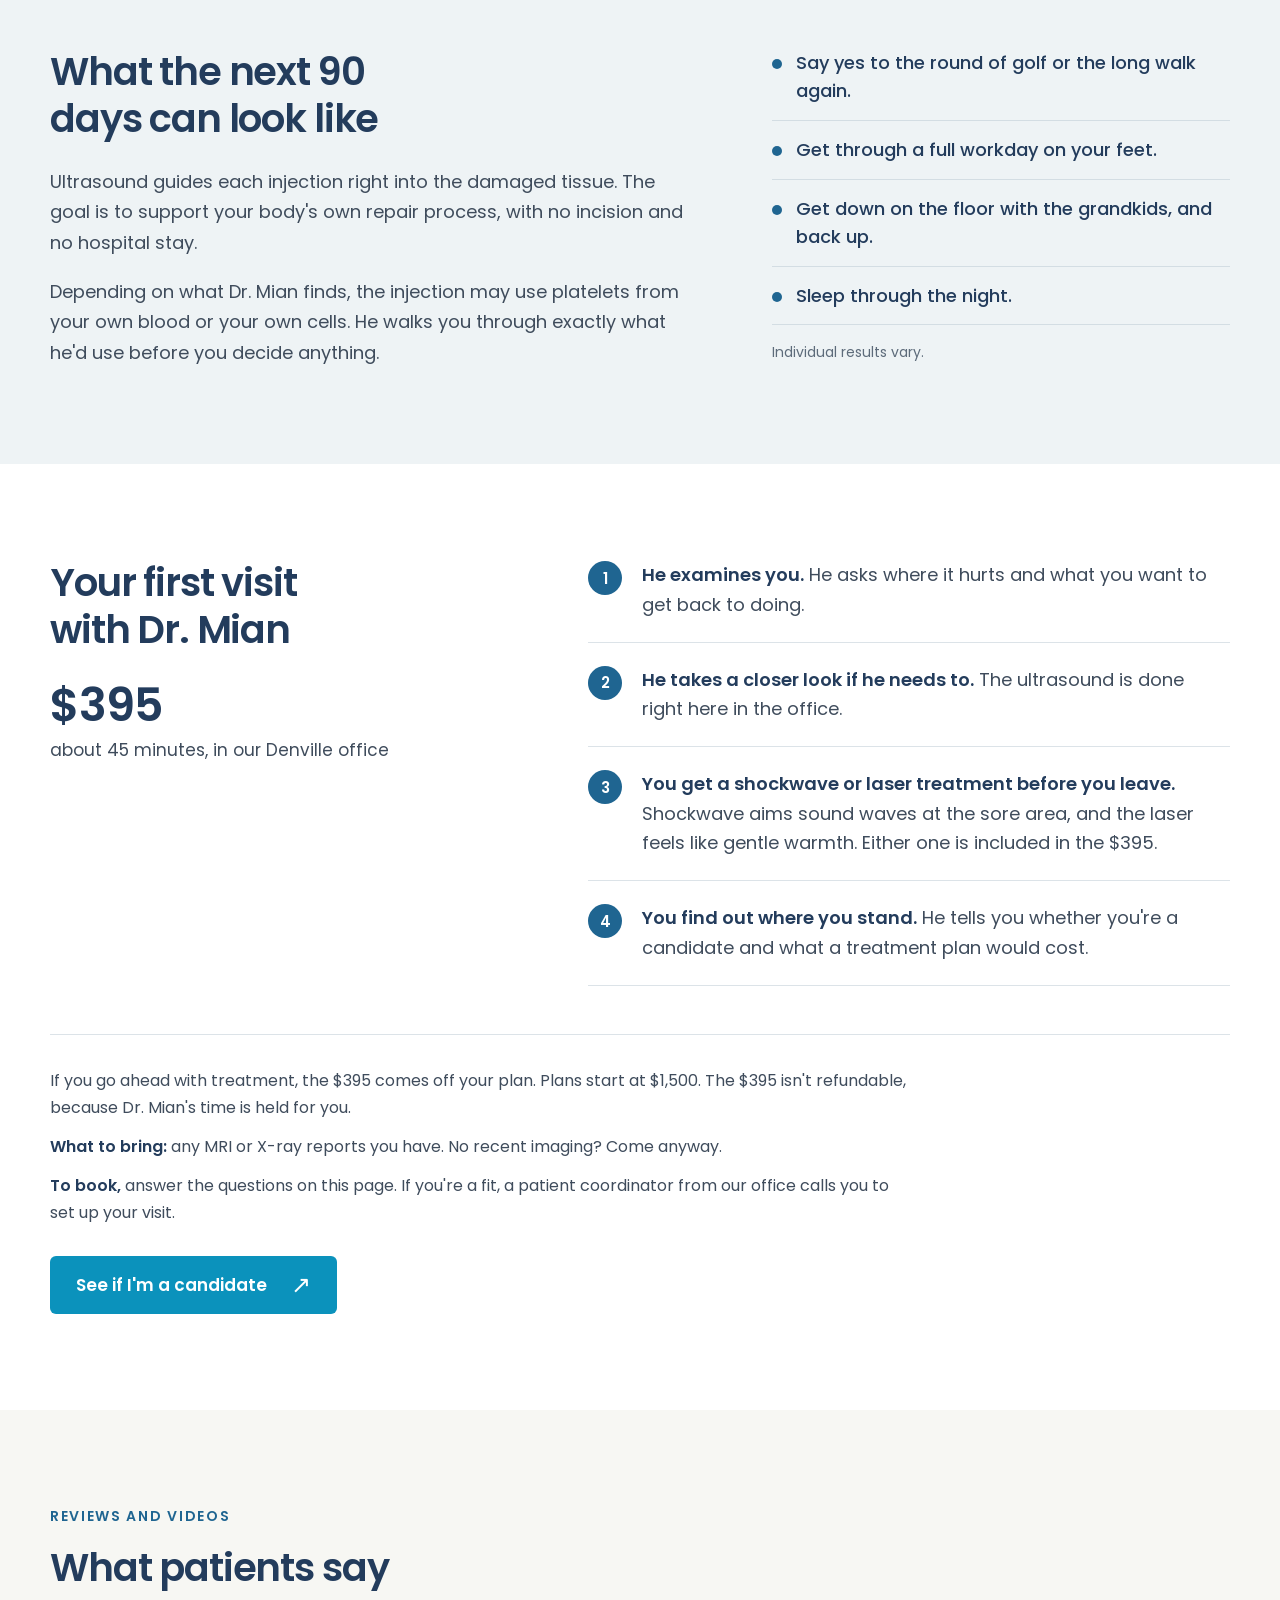
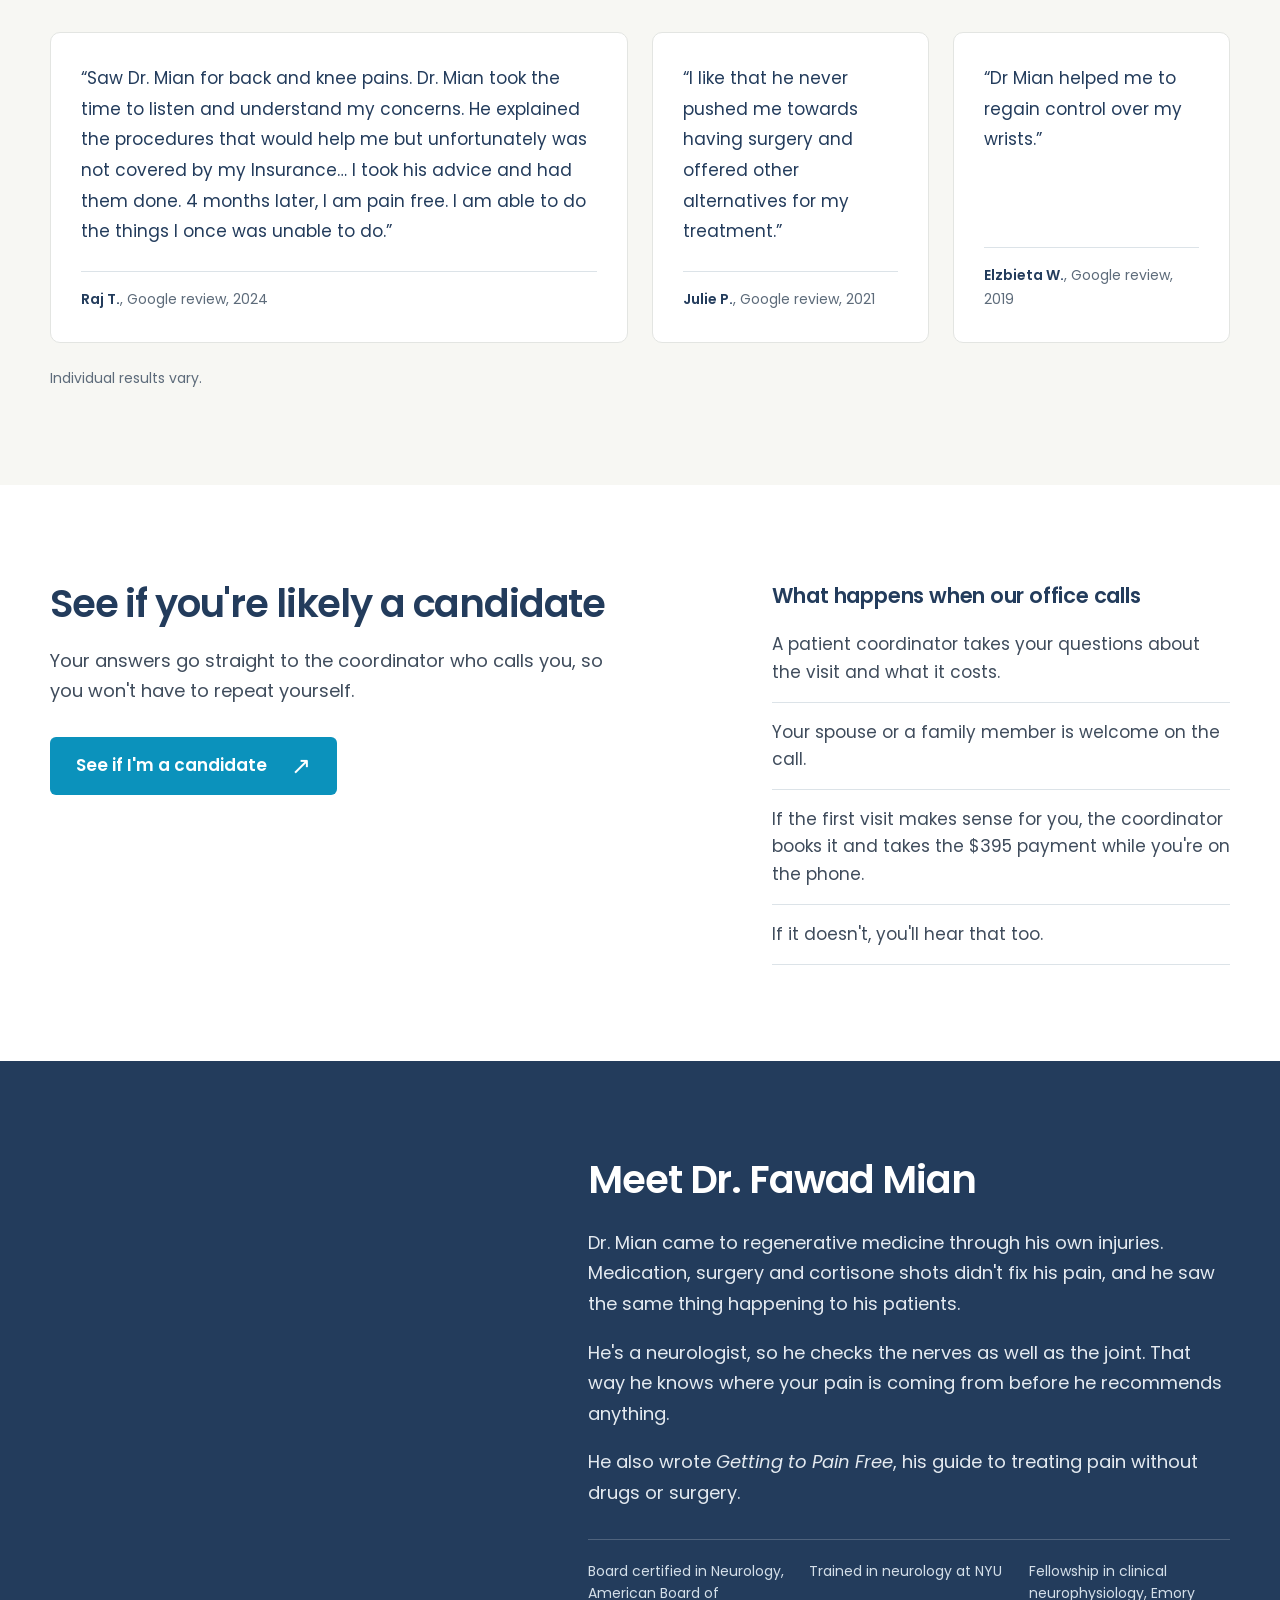
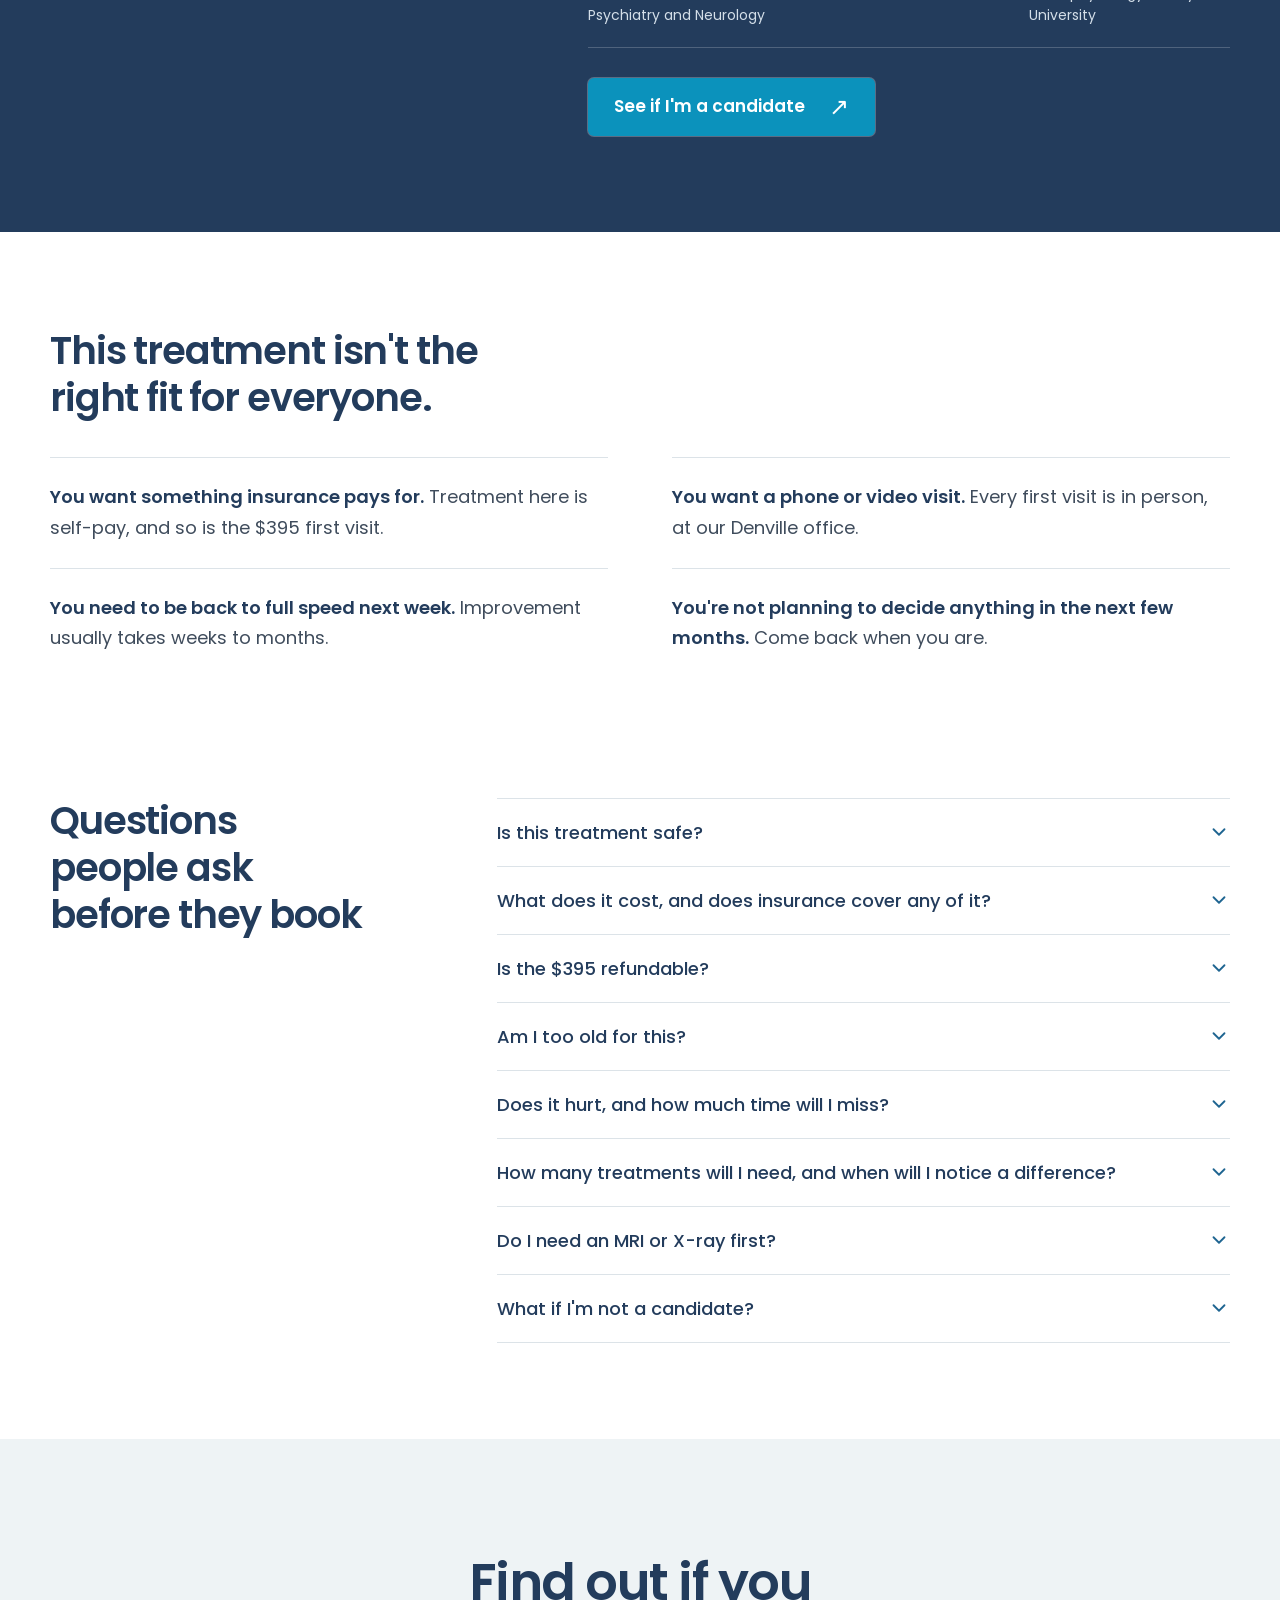
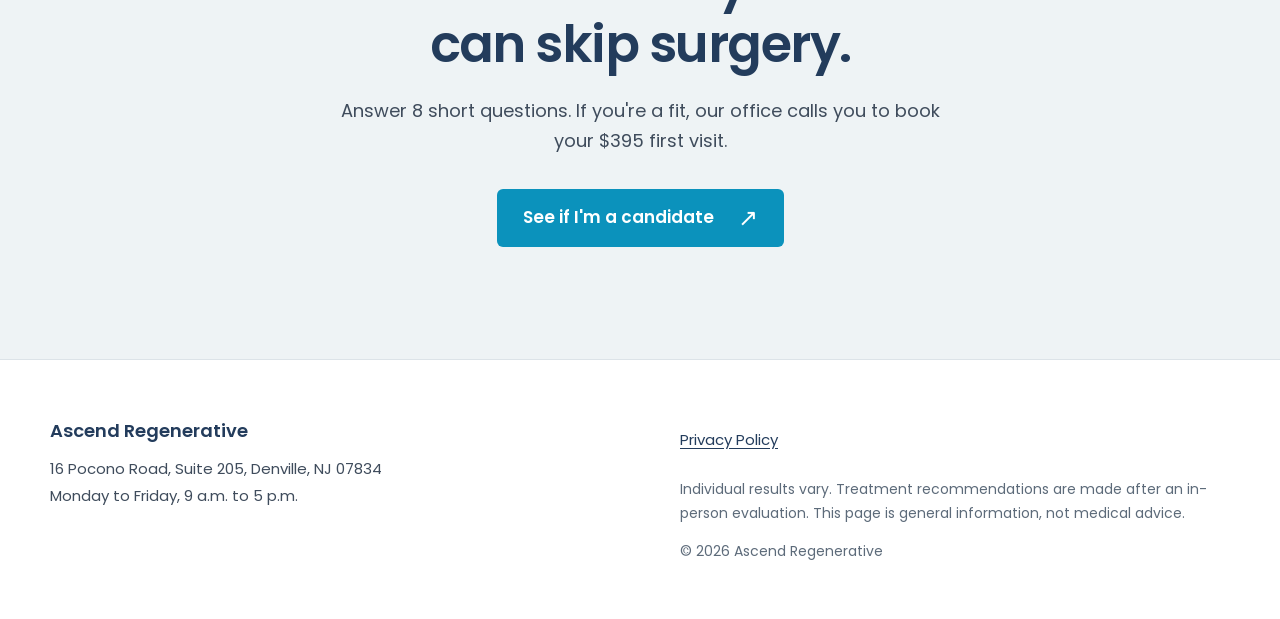
==== commit 38892cd2: "Header shows the GHL brand logo" ====
--- a/pages/index.html
+++ b/pages/index.html
@@ -19,7 +19,7 @@
 <a class="skip-link" href="#main">Skip to content</a>
 <header class="header">
   <div class="container header-inner">
-    <a class="brand" href="#top" aria-label="Ascend Regenerative, back to top"><img src="assets/ascend-emblem.webp" width="590" height="580" alt=""><span class="brand-name">ASCEND<small>REGENERATIVE</small></span></a>
+    <a class="brand" href="#top" aria-label="Ascend Regenerative, back to top"><img src="https://images.leadconnectorhq.com/image/f_webp/q_80/r_1200/u_https://assets.cdn.filesafe.space/kfz9xwQ17OGlp5d1KBdA/media/68a4c04dfcbcd629985a6f19.png" width="184" height="103" alt=""></a>
     <button class="button button-small" data-open-form>See if I'm a candidate <span aria-hidden="true">↗</span></button>
   </div>
 </header>
--- a/pages/styles.css
+++ b/pages/styles.css
@@ -32,10 +32,9 @@
 /* 1. Header */
 .header{height:76px;background:var(--navy);position:sticky;top:0;z-index:40;border-bottom:1px solid #ffffff26}
 .header-inner{height:100%;display:flex;align-items:center;justify-content:space-between;gap:24px}
-.brand{display:flex;align-items:center;gap:10px;text-decoration:none}
-.brand img{width:52px;height:52px;object-fit:contain}
-.brand-name{font-size:22px;letter-spacing:.11em;color:#fff;line-height:1.1;font-weight:500}
-.brand-name small{display:block;font-size:10px;letter-spacing:.23em;margin-top:6px}
+/* the logo is Vijay's GHL file (184x103, white lettering for the navy header); the link's aria-label names it */
+.brand{display:flex;align-items:center;text-decoration:none}
+.brand img{height:64px;width:auto}
 
 /* 2. Hero */
 .hero{background:var(--cream);padding:64px 0 72px}
@@ -179,9 +178,7 @@
 @media(max-width:640px){
   .header{height:68px}
   .header .button{display:none}
-  .brand img{width:44px;height:44px}
-  .brand-name{font-size:20px;letter-spacing:.08em}
-  .brand-name small{font-size:9px;letter-spacing:.16em;margin-top:5px}
+  .brand img{height:56px}
   html{scroll-padding-top:84px}
   .mobile-cta{display:block;position:fixed;bottom:0;left:0;right:0;z-index:45;background:#ffffffed;backdrop-filter:blur(10px);border-top:1px solid var(--line);padding:10px 20px calc(10px + env(safe-area-inset-bottom))}
   .mobile-cta .button{width:100%;min-height:54px;font-size:16px;padding-block:12px}
